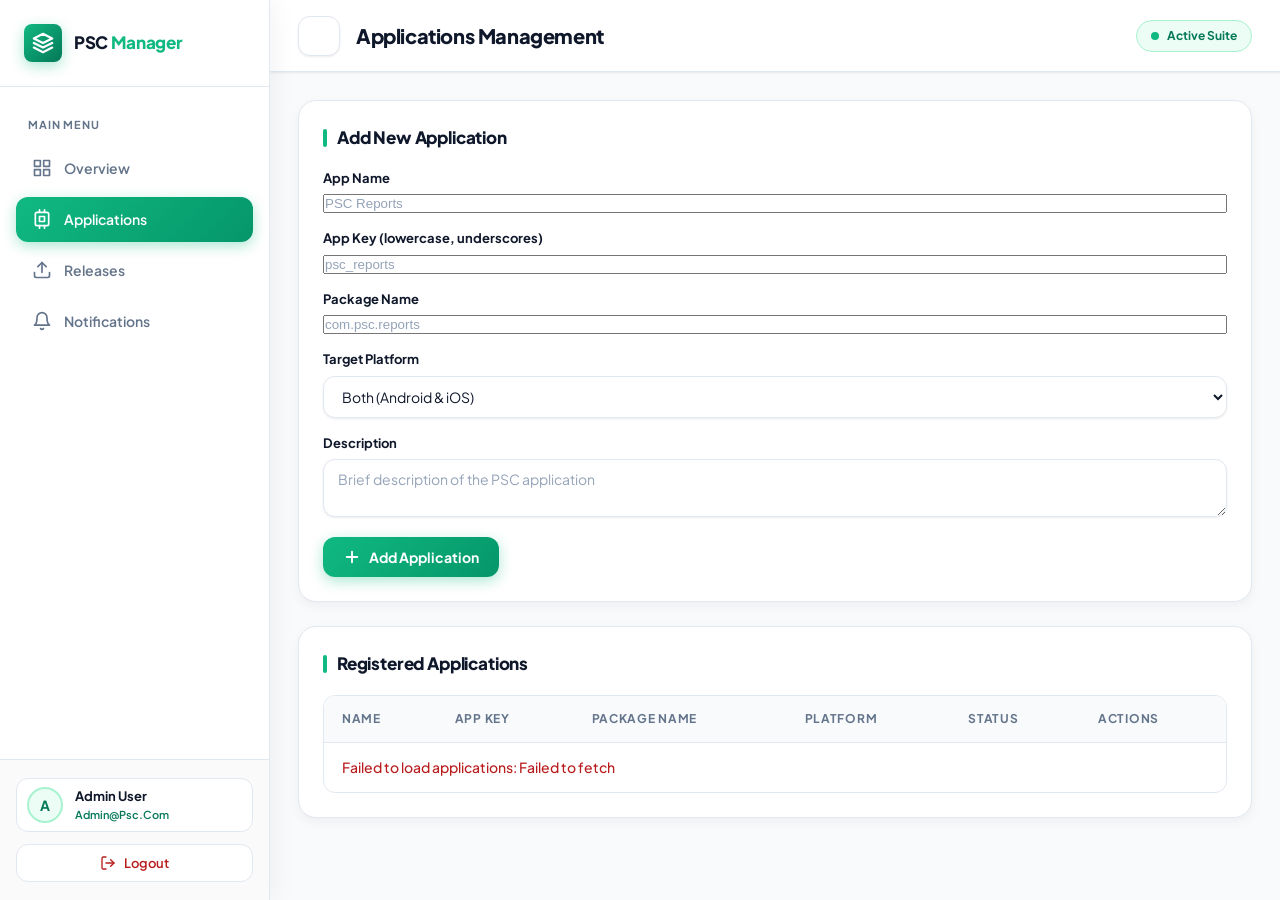
==== admin_dashboard/applications.html @ 93100521 "first commit" ====
<!DOCTYPE html>
<html lang="en">
<head>
<meta charset="UTF-8" />
<meta name="viewport" content="width=device-width, initial-scale=1.0" />
<title>PSC App Update Manager — Applications</title>
<link rel="stylesheet" href="css/style.css" />
</head>
<body>
  <!-- Sidebar Overlay -->
  <div class="sidebar-overlay" id="sidebar-overlay"></div>

  <!-- Slide Menu Sidebar -->
  <aside class="sidebar" id="sidebar">
    <div class="sidebar-header">
      <a href="index.html" class="brand">
        <div class="brand-icon">
          <svg width="22" height="22" viewBox="0 0 24 24" fill="none" stroke="currentColor" stroke-width="2.5" stroke-linecap="round" stroke-linejoin="round"><path d="M12 2L2 7l10 5 10-5-10-5z"/><path d="M2 17l10 5 10-5"/><path d="M2 12l10 5 10-5"/></svg>
        </div>
        <div class="brand-text">PSC <span>Manager</span></div>
      </a>
      <button class="close-btn" id="close-sidebar" aria-label="Close menu">
        <svg width="20" height="20" viewBox="0 0 24 24" fill="none" stroke="currentColor" stroke-width="2" stroke-linecap="round" stroke-linejoin="round"><line x1="18" y1="6" x2="6" y2="18"/><line x1="6" y1="6" x2="18" y2="18"/></svg>
      </button>
    </div>

    <nav class="sidebar-nav">
      <div class="nav-section-title">Main Menu</div>
      
      <a href="index.html" class="nav-item">
        <svg viewBox="0 0 24 24" fill="none" stroke="currentColor" stroke-width="2" stroke-linecap="round" stroke-linejoin="round"><rect x="3" y="3" width="7" height="7"/><rect x="14" y="3" width="7" height="7"/><rect x="14" y="14" width="7" height="7"/><rect x="3" y="14" width="7" height="7"/></svg>
        <span>Overview</span>
      </a>

      <a href="applications.html" class="nav-item active">
        <svg viewBox="0 0 24 24" fill="none" stroke="currentColor" stroke-width="2" stroke-linecap="round" stroke-linejoin="round"><rect x="4" y="4" width="16" height="16" rx="2" ry="2"/><rect x="9" y="9" width="6" height="6"/><line x1="9" y1="1" x2="9" y2="4"/><line x1="15" y1="1" x2="15" y2="4"/><line x1="9" y1="20" x2="9" y2="23"/><line x1="15" y1="20" x2="15" y2="23"/></svg>
        <span>Applications</span>
      </a>

      <a href="releases.html" class="nav-item">
        <svg viewBox="0 0 24 24" fill="none" stroke="currentColor" stroke-width="2" stroke-linecap="round" stroke-linejoin="round"><path d="M21 15v4a2 2 0 0 1-2 2H5a2 2 0 0 1-2-2v-4"/><polyline points="17 8 12 3 7 8"/><line x1="12" y1="3" x2="12" y2="15"/></svg>
        <span>Releases</span>
      </a>

      <a href="notifications.html" class="nav-item">
        <svg viewBox="0 0 24 24" fill="none" stroke="currentColor" stroke-width="2" stroke-linecap="round" stroke-linejoin="round"><path d="M18 8A6 6 0 0 0 6 8c0 7-3 9-3 9h18s-3-2-3-9"/><path d="M13.73 21a2 2 0 0 1-3.46 0"/></svg>
        <span>Notifications</span>
      </a>
    </nav>

    <div class="sidebar-footer">
      <div class="user-card">
        <div class="user-avatar" id="sidebar-user-avatar">A</div>
        <div class="user-details">
          <span class="user-name" id="sidebar-user-name">Admin User</span>
          <span class="user-role" id="sidebar-user-email">admin@psc.com</span>
        </div>
      </div>
      <button id="logout" class="logout-btn">
        <svg width="16" height="16" viewBox="0 0 24 24" fill="none" stroke="currentColor" stroke-width="2" stroke-linecap="round" stroke-linejoin="round"><path d="M9 21H5a2 2 0 0 1-2-2V5a2 2 0 0 1 2-2h4"/><polyline points="16 17 21 12 16 7"/><line x1="21" y1="12" x2="9" y2="12"/></svg>
        Logout
      </button>
    </div>
  </aside>

  <!-- App Wrapper -->
  <div class="app-wrapper">
    <!-- Topbar Header -->
    <header class="topbar">
      <div class="topbar-left">
        <button class="menu-toggle" id="menu-toggle" aria-label="Toggle navigation drawer">
          <svg width="20" height="20" viewBox="0 0 24 24" fill="none" stroke="currentColor" stroke-width="2.5" stroke-linecap="round" stroke-linejoin="round"><line x1="3" y1="12" x2="21" y2="12"/><line x1="3" y1="6" x2="21" y2="6"/><line x1="3" y1="18" x2="21" y2="18"/></svg>
        </button>
        <div class="page-header">
          <h1>Applications Management</h1>
        </div>
      </div>

      <div class="topbar-right">
        <div class="system-status">
          <span class="pulse-dot"></span> Active Suite
        </div>
      </div>
    </header>

    <!-- Main Content -->
    <main>
      <div class="card">
        <h3>Add New Application</h3>
        <form id="add-app-form">
          <div class="form-group">
            <label for="name">App Name</label>
            <input id="name" required placeholder="PSC Reports" />
          </div>

          <div class="form-group">
            <label for="app_key">App Key (lowercase, underscores)</label>
            <input id="app_key" required placeholder="psc_reports" />
          </div>

          <div class="form-group">
            <label for="package_name">Package Name</label>
            <input id="package_name" required placeholder="com.psc.reports" />
          </div>

          <div class="form-group">
            <label for="platform">Target Platform</label>
            <select id="platform">
              <option value="both">Both (Android & iOS)</option>
              <option value="android">Android</option>
              <option value="ios">iOS</option>
            </select>
          </div>

          <div class="form-group">
            <label for="description">Description</label>
            <textarea id="description" rows="2" placeholder="Brief description of the PSC application"></textarea>
          </div>

          <div class="error" id="error" style="display:none"></div>
          
          <div style="margin-top: 4px;">
            <button class="primary" type="submit">
              <svg width="18" height="18" viewBox="0 0 24 24" fill="none" stroke="currentColor" stroke-width="2.5" stroke-linecap="round" stroke-linejoin="round"><line x1="12" y1="5" x2="12" y2="19"/><line x1="5" y1="12" x2="19" y2="12"/></svg>
              Add Application
            </button>
          </div>
        </form>
      </div>

      <div class="card">
        <h3>Registered Applications</h3>
        <div class="table-wrapper">
          <table>
            <thead>
              <tr>
                <th>Name</th>
                <th>App Key</th>
                <th>Package Name</th>
                <th>Platform</th>
                <th>Status</th>
                <th>Actions</th>
              </tr>
            </thead>
            <tbody id="apps-table">
              <tr><td colspan="6" style="text-align:center; padding: 24px;">Loading applications…</td></tr>
            </tbody>
          </table>
        </div>
      </div>
    </main>
  </div>

  <script src="js/api.js"></script>
  <script src="js/ui.js"></script>
  <script src="js/apps.js"></script>
</body>
</html>
---- admin_dashboard/css/style.css ----
@import url('https://fonts.googleapis.com/css2?family=Plus+Jakarta+Sans:wght@400;500;600;700;800&display=swap');

:root {
  --primary: #10b981;
  --primary-hover: #059669;
  --primary-dark: #047857;
  --primary-light: #ecfdf5;
  --primary-border: #a7f3d0;
  
  --bg-page: #f8fafc;
  --bg-card: #ffffff;
  --bg-sidebar: #ffffff;
  
  --border-color: #e2e8f0;
  --border-focus: #10b981;
  
  --text-heading: #0f172a;
  --text-body: #334155;
  --text-muted: #64748b;
  
  --badge-green-bg: #dcfce7;
  --badge-green-text: #15803d;
  --badge-yellow-bg: #fef9c3;
  --badge-yellow-text: #a16207;
  --badge-red-bg: #fee2e2;
  --badge-red-text: #b91c1c;

  --shadow-sm: 0 1px 3px rgba(0, 0, 0, 0.05), 0 1px 2px rgba(0, 0, 0, 0.03);
  --shadow-md: 0 4px 12px rgba(0, 0, 0, 0.05);
  --shadow-lg: 0 12px 32px -4px rgba(16, 185, 129, 0.12), 0 4px 8px -2px rgba(0, 0, 0, 0.04);
  --shadow-green: 0 4px 14px rgba(16, 185, 129, 0.35);

  --radius-sm: 8px;
  --radius-md: 12px;
  --radius-lg: 18px;

  --transition-fast: 0.15s cubic-bezier(0.4, 0, 0.2, 1);
  --transition-normal: 0.25s cubic-bezier(0.4, 0, 0.2, 1);
  --transition-slide: 0.35s cubic-bezier(0.16, 1, 0.3, 1);
  
  font-family: 'Plus Jakarta Sans', system-ui, -apple-system, sans-serif;
}

* {
  box-sizing: border-box;
  margin: 0;
  padding: 0;
}

body {
  background-color: var(--bg-page);
  color: var(--text-body);
  font-size: 14px;
  line-height: 1.5;
  min-height: 100vh;
  -webkit-font-smoothing: antialiased;
}

/* --- Slide Menu Sidebar & Overlay --- */

.sidebar-overlay {
  position: fixed;
  inset: 0;
  background: rgba(15, 23, 42, 0.4);
  backdrop-filter: blur(4px);
  z-index: 999;
  opacity: 0;
  pointer-events: none;
  transition: opacity var(--transition-normal);
}

.sidebar-overlay.open {
  opacity: 1;
  pointer-events: auto;
}

.sidebar {
  position: fixed;
  top: 0;
  left: 0;
  bottom: 0;
  width: 270px;
  background: var(--bg-sidebar);
  border-right: 1px solid var(--border-color);
  z-index: 1000;
  display: flex;
  flex-direction: column;
  transform: translateX(-100%);
  transition: transform var(--transition-slide);
  box-shadow: 4px 0 24px rgba(0, 0, 0, 0.05);
}

.sidebar.open {
  transform: translateX(0);
}

/* Sidebar Brand Header */
.sidebar-header {
  padding: 24px;
  display: flex;
  align-items: center;
  justify-content: space-between;
  border-bottom: 1px solid var(--border-color);
}

.brand {
  display: flex;
  align-items: center;
  gap: 12px;
  text-decoration: none;
}

.brand-icon {
  width: 38px;
  height: 38px;
  border-radius: var(--radius-sm);
  background: linear-gradient(135deg, var(--primary) 0%, var(--primary-dark) 100%);
  display: flex;
  align-items: center;
  justify-content: center;
  color: #ffffff;
  box-shadow: var(--shadow-green);
}

.brand-text {
  font-size: 17px;
  font-weight: 800;
  color: var(--text-heading);
  letter-spacing: -0.02em;
}

.brand-text span {
  color: var(--primary);
}

.close-btn {
  background: none;
  border: none;
  color: var(--text-muted);
  cursor: pointer;
  padding: 6px;
  border-radius: 6px;
  display: flex;
  align-items: center;
  justify-content: center;
  transition: all var(--transition-fast);
}

.close-btn:hover {
  background: var(--primary-light);
  color: var(--primary-dark);
}

/* Sidebar Navigation */
.sidebar-nav {
  padding: 20px 16px;
  flex: 1;
  display: flex;
  flex-direction: column;
  gap: 6px;
  overflow-y: auto;
}

.nav-section-title {
  font-size: 11px;
  font-weight: 700;
  text-transform: uppercase;
  letter-spacing: 0.08em;
  color: var(--text-muted);
  padding: 10px 12px 6px;
}

.nav-item {
  display: flex;
  align-items: center;
  gap: 12px;
  padding: 12px 16px;
  color: var(--text-muted);
  text-decoration: none;
  font-weight: 600;
  font-size: 14px;
  border-radius: var(--radius-md);
  transition: all var(--transition-fast);
  position: relative;
}

.nav-item svg {
  width: 20px;
  height: 20px;
  transition: stroke var(--transition-fast);
}

.nav-item:hover {
  background: var(--primary-light);
  color: var(--primary-dark);
  transform: translateX(4px);
}

.nav-item.active {
  background: linear-gradient(135deg, var(--primary) 0%, var(--primary-hover) 100%);
  color: #ffffff;
  box-shadow: var(--shadow-green);
}

.nav-item.active svg {
  stroke: #ffffff;
}

/* Sidebar User Footer */
.sidebar-footer {
  padding: 18px 16px;
  border-top: 1px solid var(--border-color);
  background: #fafafa;
  display: flex;
  flex-direction: column;
  gap: 12px;
}

.user-card {
  display: flex;
  align-items: center;
  gap: 12px;
  padding: 8px 10px;
  border-radius: var(--radius-md);
  background: #ffffff;
  border: 1px solid var(--border-color);
}

.user-avatar {
  width: 36px;
  height: 36px;
  border-radius: 50%;
  background: var(--primary-light);
  color: var(--primary-dark);
  font-weight: 700;
  display: flex;
  align-items: center;
  justify-content: center;
  border: 2px solid var(--primary-border);
  font-size: 14px;
}

.user-details {
  display: flex;
  flex-direction: column;
  overflow: hidden;
}

.user-name {
  font-weight: 700;
  color: var(--text-heading);
  font-size: 13px;
  white-space: nowrap;
  text-overflow: ellipsis;
  overflow: hidden;
}

.user-role {
  font-size: 11px;
  color: var(--primary-dark);
  font-weight: 600;
  text-transform: capitalize;
}

.logout-btn {
  display: flex;
  align-items: center;
  justify-content: center;
  gap: 8px;
  width: 100%;
  padding: 10px;
  background: #ffffff;
  border: 1px solid var(--border-color);
  color: var(--badge-red-text);
  font-weight: 600;
  font-size: 13px;
  border-radius: var(--radius-md);
  cursor: pointer;
  transition: all var(--transition-fast);
}

.logout-btn:hover {
  background: var(--badge-red-bg);
  border-color: #fca5a5;
  transform: translateY(-1px);
}

/* --- Layout Main Container & Topbar --- */

.app-wrapper {
  min-height: 100vh;
  display: flex;
  flex-direction: column;
  transition: margin-left var(--transition-slide);
}

/* Responsive layout: Desktop default layout */
@media (min-width: 1024px) {
  .sidebar {
    transform: translateX(0);
  }
  .sidebar.closed {
    transform: translateX(-100%);
  }
  .app-wrapper {
    margin-left: 270px;
  }
  .app-wrapper.full-width {
    margin-left: 0;
  }
  .close-btn {
    display: none;
  }
  .sidebar-overlay {
    display: none !important;
  }
}

.topbar {
  height: 72px;
  background: #ffffff;
  border-bottom: 1px solid var(--border-color);
  padding: 0 28px;
  display: flex;
  align-items: center;
  justify-content: space-between;
  position: sticky;
  top: 0;
  z-index: 100;
  box-shadow: var(--shadow-sm);
}

.topbar-left {
  display: flex;
  align-items: center;
  gap: 16px;
}

.menu-toggle {
  background: #ffffff;
  border: 1.5px solid var(--border-color);
  color: var(--text-heading);
  width: 40px;
  height: 40px;
  border-radius: var(--radius-md);
  display: flex;
  align-items: center;
  justify-content: center;
  cursor: pointer;
  transition: all var(--transition-fast);
  box-shadow: var(--shadow-sm);
}

.menu-toggle:hover {
  background: var(--primary-light);
  border-color: var(--primary-border);
  color: var(--primary-dark);
  transform: scale(1.03);
}

.page-header h1 {
  font-size: 20px;
  font-weight: 800;
  color: var(--text-heading);
  letter-spacing: -0.02em;
}

.topbar-right {
  display: flex;
  align-items: center;
  gap: 16px;
}

.system-status {
  display: flex;
  align-items: center;
  gap: 8px;
  padding: 6px 14px;
  background: var(--primary-light);
  border: 1px solid var(--primary-border);
  border-radius: 999px;
  color: var(--primary-dark);
  font-size: 12px;
  font-weight: 700;
}

.pulse-dot {
  width: 8px;
  height: 8px;
  border-radius: 50%;
  background-color: var(--primary);
  box-shadow: 0 0 0 0 rgba(16, 185, 129, 0.7);
  animation: pulseDot 2s infinite;
}

@keyframes pulseDot {
  0% {
    transform: scale(0.95);
    box-shadow: 0 0 0 0 rgba(16, 185, 129, 0.7);
  }
  70% {
    transform: scale(1);
    box-shadow: 0 0 0 8px rgba(16, 185, 129, 0);
  }
  100% {
    transform: scale(0.95);
    box-shadow: 0 0 0 0 rgba(16, 185, 129, 0);
  }
}

/* --- Main Content Area --- */

main {
  flex: 1;
  padding: 28px;
  max-width: 1240px;
  width: 100%;
  margin: 0 auto;
  animation: fadeInUp 0.4s cubic-bezier(0.16, 1, 0.3, 1);
}

@keyframes fadeInUp {
  from {
    opacity: 0;
    transform: translateY(14px);
  }
  to {
    opacity: 1;
    transform: translateY(0);
  }
}

/* --- Cards & Stats Grid --- */

.card {
  background: var(--bg-card);
  border: 1px solid var(--border-color);
  border-radius: var(--radius-lg);
  padding: 24px;
  margin-bottom: 24px;
  box-shadow: var(--shadow-md);
  transition: all var(--transition-normal);
}

.card:hover {
  box-shadow: var(--shadow-lg);
  border-color: var(--primary-border);
}

.card h3 {
  font-size: 17px;
  font-weight: 800;
  color: var(--text-heading);
  margin-bottom: 18px;
  display: flex;
  align-items: center;
  gap: 10px;
  letter-spacing: -0.01em;
}

.card h3::before {
  content: '';
  display: inline-block;
  width: 4px;
  height: 18px;
  background: var(--primary);
  border-radius: 4px;
}

.grid {
  display: grid;
  grid-template-columns: repeat(auto-fit, minmax(230px, 1fr));
  gap: 20px;
  margin-bottom: 24px;
}

.stat-card {
  background: var(--bg-card);
  border: 1px solid var(--border-color);
  border-radius: var(--radius-lg);
  padding: 20px;
  display: flex;
  align-items: center;
  gap: 16px;
  box-shadow: var(--shadow-md);
  transition: all var(--transition-normal);
  position: relative;
  overflow: hidden;
}

.stat-card:hover {
  transform: translateY(-3px);
  box-shadow: var(--shadow-lg);
  border-color: var(--primary-border);
}

.stat-card::after {
  content: '';
  position: absolute;
  top: 0;
  left: 0;
  right: 0;
  height: 3px;
  background: linear-gradient(90deg, var(--primary) 0%, var(--primary-dark) 100%);
  opacity: 0;
  transition: opacity var(--transition-fast);
}

.stat-card:hover::after {
  opacity: 1;
}

.stat-icon {
  width: 48px;
  height: 48px;
  border-radius: var(--radius-md);
  background: var(--primary-light);
  color: var(--primary-dark);
  display: flex;
  align-items: center;
  justify-content: center;
  flex-shrink: 0;
}

.stat-info {
  display: flex;
  flex-direction: column;
}

.stat-value {
  font-size: 28px;
  font-weight: 800;
  color: var(--text-heading);
  line-height: 1.1;
  letter-spacing: -0.02em;
}

.stat-label {
  font-size: 12px;
  font-weight: 700;
  color: var(--text-muted);
  text-transform: uppercase;
  letter-spacing: 0.05em;
  margin-top: 4px;
}

/* --- Tables & Badges --- */

.table-wrapper {
  overflow-x: auto;
  border-radius: var(--radius-md);
  border: 1px solid var(--border-color);
}

table {
  width: 100%;
  border-collapse: collapse;
  text-align: left;
  font-size: 14px;
}

th {
  background: #f8fafc;
  color: var(--text-muted);
  font-weight: 700;
  font-size: 12px;
  text-transform: uppercase;
  letter-spacing: 0.06em;
  padding: 14px 18px;
  border-bottom: 1px solid var(--border-color);
}

td {
  padding: 14px 18px;
  border-bottom: 1px solid var(--border-color);
  color: var(--text-body);
  font-weight: 500;
}

tbody tr {
  transition: background-color var(--transition-fast);
}

tbody tr:hover {
  background-color: var(--primary-light);
}

tbody tr:last-child td {
  border-bottom: none;
}

code {
  background: #f1f5f9;
  color: var(--primary-dark);
  padding: 3px 8px;
  border-radius: 6px;
  font-family: ui-monospace, SFMono-Regular, Menlo, Monaco, Consolas, monospace;
  font-size: 12px;
  font-weight: 600;
  border: 1px solid var(--border-color);
}

.badge {
  display: inline-flex;
  align-items: center;
  gap: 6px;
  padding: 4px 10px;
  border-radius: 999px;
  font-size: 12px;
  font-weight: 700;
}

.badge.current, .badge.active, .badge.sent, .badge.published {
  background: var(--badge-green-bg);
  color: var(--badge-green-text);
}

.badge.update, .badge.draft {
  background: var(--badge-yellow-bg);
  color: var(--badge-yellow-text);
}

.badge.mandatory, .badge.inactive, .badge.failed {
  background: var(--badge-red-bg);
  color: var(--badge-red-text);
}

/* --- Forms & Buttons --- */

form {
  display: flex;
  flex-direction: column;
  gap: 16px;
}

.form-group {
  display: flex;
  flex-direction: column;
  gap: 6px;
}

label {
  font-size: 13px;
  font-weight: 700;
  color: var(--text-heading);
  display: flex;
  align-items: center;
  gap: 6px;
}

input[type="text"],
input[type="email"],
input[type="password"],
input[type="number"],
select,
textarea {
  width: 100%;
  font-family: inherit;
  font-size: 14px;
  background: #ffffff;
  border: 1.5px solid var(--border-color);
  color: var(--text-heading);
  border-radius: var(--radius-md);
  padding: 10px 14px;
  transition: all var(--transition-fast);
  box-shadow: var(--shadow-sm);
}

input::placeholder,
textarea::placeholder {
  color: #94a3b8;
}

input:focus,
select:focus,
textarea:focus {
  outline: none;
  border-color: var(--border-focus);
  box-shadow: 0 0 0 4px rgba(16, 185, 129, 0.15);
  background: #ffffff;
}

.checkbox-label {
  display: flex;
  align-items: center;
  gap: 10px;
  cursor: pointer;
  font-weight: 600;
  color: var(--text-heading);
  user-select: none;
}

input[type="checkbox"] {
  width: 18px;
  height: 18px;
  accent-color: var(--primary);
  cursor: pointer;
}

button {
  font-family: inherit;
  font-size: 14px;
  font-weight: 700;
  padding: 11px 20px;
  border-radius: var(--radius-md);
  cursor: pointer;
  transition: all var(--transition-fast);
  display: inline-flex;
  align-items: center;
  justify-content: center;
  gap: 8px;
  border: none;
}

button.primary {
  background: linear-gradient(135deg, var(--primary) 0%, var(--primary-hover) 100%);
  color: #ffffff;
  box-shadow: var(--shadow-green);
}

button.primary:hover {
  background: linear-gradient(135deg, var(--primary-hover) 0%, var(--primary-dark) 100%);
  transform: translateY(-1px);
  box-shadow: 0 6px 20px rgba(16, 185, 129, 0.45);
}

button.primary:active {
  transform: translateY(0);
}

button.secondary {
  background: #ffffff;
  border: 1.5px solid var(--border-color);
  color: var(--text-body);
  box-shadow: var(--shadow-sm);
}

button.secondary:hover {
  background: var(--primary-light);
  border-color: var(--primary-border);
  color: var(--primary-dark);
  transform: translateY(-1px);
}

.error {
  background: var(--badge-red-bg);
  color: var(--badge-red-text);
  border: 1px solid #fca5a5;
  padding: 10px 14px;
  border-radius: var(--radius-md);
  font-size: 13px;
  font-weight: 600;
}

/* --- Login Page --- */

.login-wrap {
  min-height: 100vh;
  display: flex;
  align-items: center;
  justify-content: center;
  background: radial-gradient(circle at top right, #dcfce7 0%, #f8fafc 50%);
  padding: 20px;
}

.login-card {
  width: 100%;
  max-width: 400px;
  background: #ffffff;
  border-radius: var(--radius-lg);
  box-shadow: 0 20px 40px -8px rgba(16, 185, 129, 0.15), 0 4px 12px rgba(0, 0, 0, 0.05);
  border: 1px solid var(--border-color);
  padding: 32px;
  animation: fadeInUp 0.4s ease;
}

.login-header {
  text-align: center;
  margin-bottom: 28px;
}

.login-header .brand-icon {
  margin: 0 auto 16px;
  width: 48px;
  height: 48px;
  font-size: 20px;
}

.login-header h2 {
  font-size: 22px;
  font-weight: 800;
  color: var(--text-heading);
  letter-spacing: -0.02em;
}

.login-header p {
  color: var(--text-muted);
  font-size: 13px;
  margin-top: 4px;
}
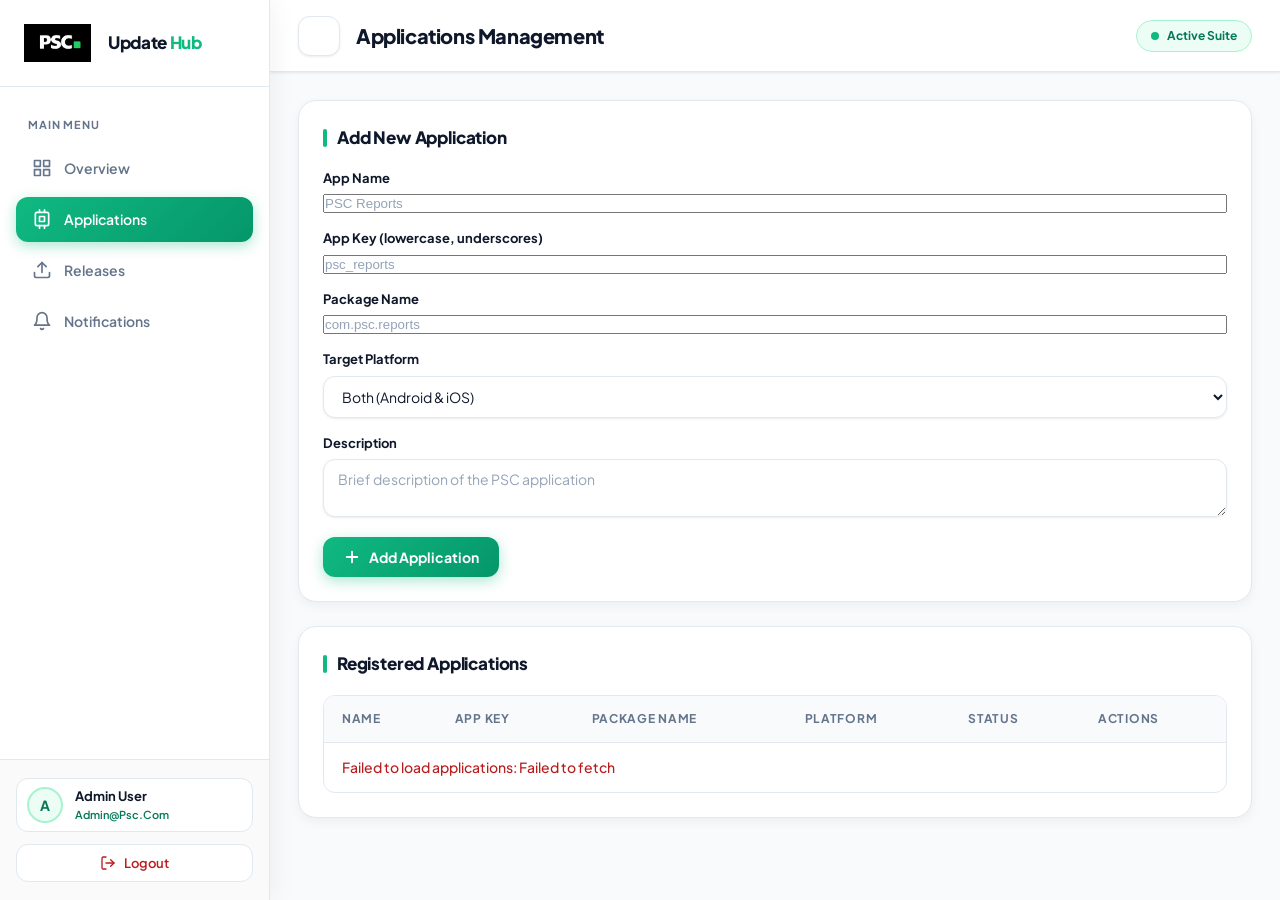
==== commit 60294314: "fix object error" ====
--- a/admin_dashboard/applications.html
+++ b/admin_dashboard/applications.html
@@ -14,10 +14,8 @@
   <aside class="sidebar" id="sidebar">
     <div class="sidebar-header">
       <a href="index.html" class="brand">
-        <div class="brand-icon">
-          <svg width="22" height="22" viewBox="0 0 24 24" fill="none" stroke="currentColor" stroke-width="2.5" stroke-linecap="round" stroke-linejoin="round"><path d="M12 2L2 7l10 5 10-5-10-5z"/><path d="M2 17l10 5 10-5"/><path d="M2 12l10 5 10-5"/></svg>
-        </div>
-        <div class="brand-text">PSC <span>Manager</span></div>
+        <img class="brand-logo" src="assets/psc-logo.png" alt="PSC" />
+        <div class="brand-text">Update <span>Hub</span></div>
       </a>
       <button class="close-btn" id="close-sidebar" aria-label="Close menu">
         <svg width="20" height="20" viewBox="0 0 24 24" fill="none" stroke="currentColor" stroke-width="2" stroke-linecap="round" stroke-linejoin="round"><line x1="18" y1="6" x2="6" y2="18"/><line x1="6" y1="6" x2="18" y2="18"/></svg>
--- a/admin_dashboard/css/style.css
+++ b/admin_dashboard/css/style.css
@@ -122,6 +122,14 @@
   box-shadow: var(--shadow-green);
 }
 
+.brand-logo {
+  display: block;
+  width: 72px;
+  height: 38px;
+  object-fit: contain;
+  object-position: left center;
+}
+
 .brand-text {
   font-size: 17px;
   font-weight: 800;
@@ -419,6 +427,39 @@
   animation: fadeInUp 0.4s cubic-bezier(0.16, 1, 0.3, 1);
 }
 
+.dashboard-hero {
+  position: relative;
+  overflow: hidden;
+  display: flex;
+  align-items: center;
+  justify-content: space-between;
+  gap: 24px;
+  padding: 30px 32px;
+  margin-bottom: 24px;
+  color: #fff;
+  border-radius: 20px;
+  background: radial-gradient(circle at 88% 10%, rgba(52, 211, 153, .36), transparent 28%), linear-gradient(120deg, #071a15, #0b3b2c 72%, #087453);
+  box-shadow: 0 18px 38px rgba(5, 81, 57, .2);
+}
+
+.dashboard-hero::after {
+  content: '';
+  position: absolute;
+  width: 180px;
+  height: 180px;
+  right: -56px;
+  bottom: -88px;
+  border: 28px solid rgba(255, 255, 255, .08);
+  border-radius: 50%;
+}
+
+.dashboard-hero > * { position: relative; z-index: 1; }
+.eyebrow { margin-bottom: 8px; color: #6ee7b7; font-size: 11px; font-weight: 800; letter-spacing: .13em; text-transform: uppercase; }
+.dashboard-hero h2 { max-width: 580px; font-size: clamp(24px, 3vw, 32px); line-height: 1.15; letter-spacing: -.035em; }
+.dashboard-hero p:not(.eyebrow) { max-width: 620px; margin-top: 9px; color: #c8eadc; }
+.hero-action { display: inline-flex; flex-shrink: 0; gap: 10px; align-items: center; padding: 12px 16px; border-radius: 10px; background: #fff; color: #075a42; font-weight: 800; text-decoration: none; box-shadow: 0 4px 12px rgba(0,0,0,.13); transition: transform var(--transition-fast); }
+.hero-action:hover { transform: translateY(-2px); }
+
 @keyframes fadeInUp {
   from {
     opacity: 0;
@@ -487,6 +528,10 @@
   position: relative;
   overflow: hidden;
 }
+
+.field-optional { color: var(--text-muted); font-size: 11px; font-weight: 600; }
+.field-hint { margin-top: 6px; color: var(--text-muted); font-size: 12px; }
+.success { margin-top: 16px; padding: 11px 13px; border: 1px solid var(--primary-border); border-radius: var(--radius-sm); background: var(--primary-light); color: var(--primary-dark); font-weight: 600; }
 
 .stat-card:hover {
   transform: translateY(-3px);
@@ -786,6 +831,13 @@
   font-size: 20px;
 }
 
+.login-logo { display: block; width: 142px; height: 58px; margin: 0 auto 16px; object-fit: contain; }
+
+@media (max-width: 640px) {
+  .dashboard-hero { align-items: flex-start; flex-direction: column; padding: 26px 24px; }
+  .hero-action { width: 100%; justify-content: center; }
+}
+
 .login-header h2 {
   font-size: 22px;
   font-weight: 800;
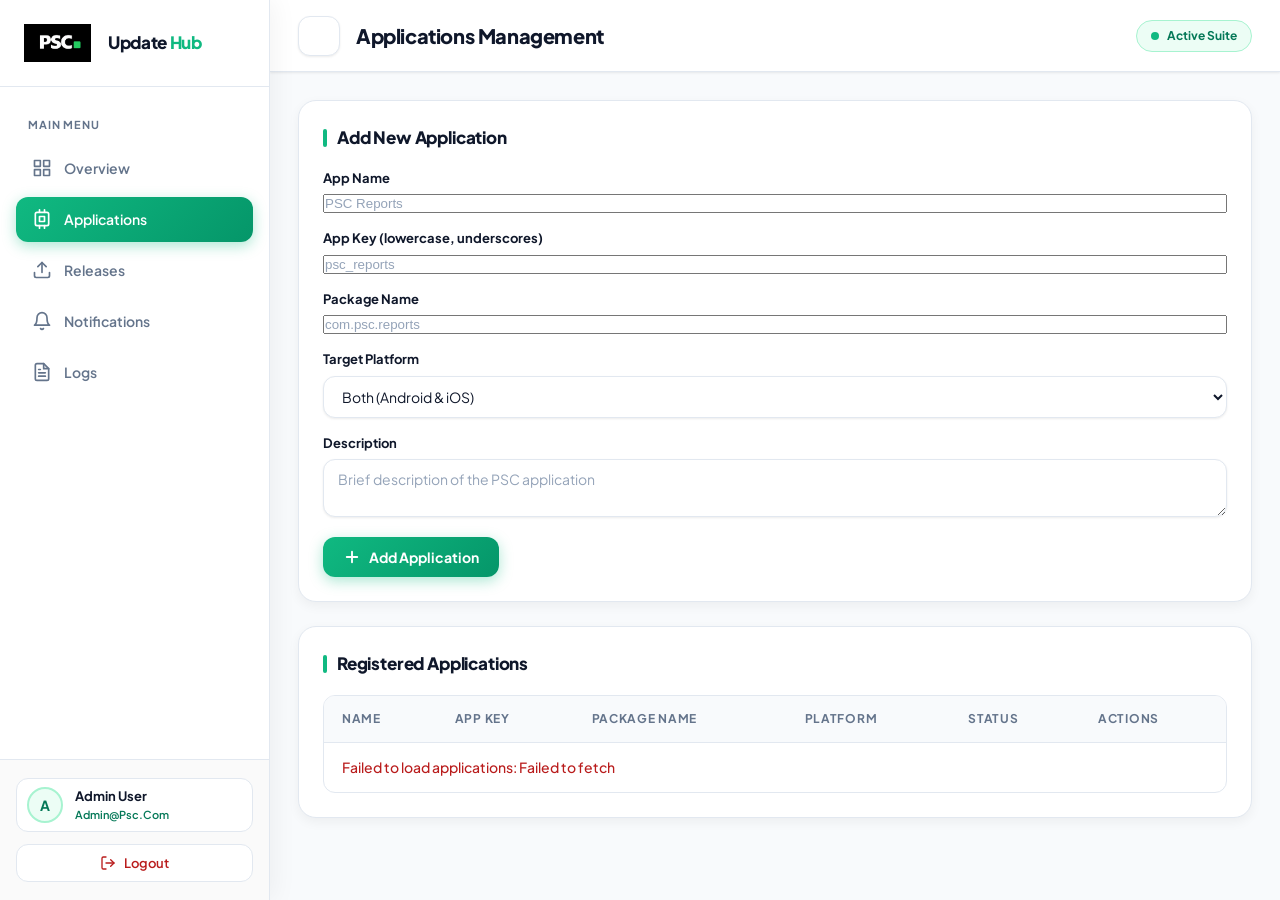
==== commit 10c382fb: "notifications" ====
--- a/admin_dashboard/applications.html
+++ b/admin_dashboard/applications.html
@@ -43,6 +43,11 @@
       <a href="notifications.html" class="nav-item">
         <svg viewBox="0 0 24 24" fill="none" stroke="currentColor" stroke-width="2" stroke-linecap="round" stroke-linejoin="round"><path d="M18 8A6 6 0 0 0 6 8c0 7-3 9-3 9h18s-3-2-3-9"/><path d="M13.73 21a2 2 0 0 1-3.46 0"/></svg>
         <span>Notifications</span>
+      </a>
+
+      <a href="logs.html" class="nav-item">
+        <svg viewBox="0 0 24 24" fill="none" stroke="currentColor" stroke-width="2" stroke-linecap="round" stroke-linejoin="round"><path d="M14 2H6a2 2 0 0 0-2 2v16a2 2 0 0 0 2 2h12a2 2 0 0 0 2-2V8z"/><polyline points="14 2 14 8 20 8"/><line x1="16" y1="13" x2="8" y2="13"/><line x1="16" y1="17" x2="8" y2="17"/><polyline points="10 9 9 9 8 9"/></svg>
+        <span>Logs</span>
       </a>
     </nav>
 
--- a/admin_dashboard/css/style.css
+++ b/admin_dashboard/css/style.css
@@ -508,6 +508,22 @@
   border-radius: 4px;
 }
 
+.release-card-heading { display: flex; align-items: flex-start; justify-content: space-between; gap: 24px; margin-bottom: 24px; padding-bottom: 22px; border-bottom: 1px solid var(--border-color); }
+.release-card-heading .eyebrow { margin-bottom: 6px; }
+.release-card-heading h3 { margin-bottom: 8px; }
+.release-card-heading h3::before { display: none; }
+.release-card-heading p:not(.eyebrow) { max-width: 610px; color: var(--text-muted); }
+.version-guide { min-width: 255px; padding: 14px 16px; border: 1px solid var(--primary-border); border-radius: var(--radius-md); background: linear-gradient(135deg, #f0fdf4, #ecfdf5); color: var(--primary-dark); }
+.version-guide strong, .version-guide span, .version-guide small { display: block; }
+.version-guide strong { margin-bottom: 6px; font-size: 12px; text-transform: uppercase; letter-spacing: .06em; }
+.version-guide span { margin-bottom: 5px; }
+.version-guide small { color: #287459; font-size: 11px; line-height: 1.45; }
+.release-form { max-width: 980px; }
+.release-grid { display: grid; grid-template-columns: repeat(2, minmax(0, 1fr)); gap: 16px; }
+.release-grid-four { grid-template-columns: repeat(4, minmax(0, 1fr)); }
+.release-validation { display: flex; flex-wrap: wrap; gap: 8px 16px; margin: 2px 0 20px; padding: 11px 13px; border-left: 3px solid var(--primary); border-radius: 0 var(--radius-sm) var(--radius-sm) 0; background: #f8fffb; color: var(--primary-dark); font-size: 12px; font-weight: 600; }
+.release-validation span + span::before { content: '•'; margin-right: 16px; color: var(--primary); }
+
 .grid {
   display: grid;
   grid-template-columns: repeat(auto-fit, minmax(230px, 1fr));
@@ -532,6 +548,9 @@
 .field-optional { color: var(--text-muted); font-size: 11px; font-weight: 600; }
 .field-hint { margin-top: 6px; color: var(--text-muted); font-size: 12px; }
 .success { margin-top: 16px; padding: 11px 13px; border: 1px solid var(--primary-border); border-radius: var(--radius-sm); background: var(--primary-light); color: var(--primary-dark); font-weight: 600; }
+
+@media (max-width: 920px) { .release-grid-four { grid-template-columns: repeat(2, minmax(0, 1fr)); } }
+@media (max-width: 640px) { .release-card-heading { flex-direction: column; } .version-guide { width: 100%; } .release-grid, .release-grid-four { grid-template-columns: 1fr; } }
 
 .stat-card:hover {
   transform: translateY(-3px);
@@ -697,6 +716,7 @@
 input[type="email"],
 input[type="password"],
 input[type="number"],
+input[type="url"],
 select,
 textarea {
   width: 100%;
@@ -769,6 +789,28 @@
   box-shadow: 0 6px 20px rgba(16, 185, 129, 0.45);
 }
 
+button.secondary { background: #fff; border: 1px solid var(--border-color); color: var(--text-body); }
+button.secondary:hover { background: #f8fafc; border-color: #cbd5e1; }
+button.danger { background: var(--badge-red-bg); border: 1px solid #fecaca; color: var(--badge-red-text); }
+button.danger:hover { background: #fecaca; }
+button:disabled { cursor: not-allowed; opacity: .65; transform: none !important; }
+
+.release-actions { display: flex; flex-wrap: wrap; gap: 7px; }
+.action-button { padding: 7px 10px; font-size: 12px; }
+.verification-dialog { width: min(660px, calc(100vw - 32px)); max-height: min(90vh, 780px); margin: auto; padding: 0; overflow-y: auto; border: 0; border-radius: 18px; color: var(--text-body); background: #fff; box-shadow: 0 24px 70px rgba(15, 23, 42, .28); }
+.verification-dialog::backdrop { background: rgba(15, 23, 42, .58); backdrop-filter: blur(4px); }
+.verification-dialog form { gap: 18px; padding: 26px; }
+.dialog-header { display: flex; justify-content: space-between; gap: 18px; align-items: flex-start; }
+.dialog-header .eyebrow { margin-bottom: 5px; }
+.dialog-header h2 { color: var(--text-heading); font-size: 21px; letter-spacing: -.02em; }
+.dialog-close { width: 34px; height: 34px; padding: 0; border-radius: 50%; background: #f1f5f9; color: var(--text-muted); font-size: 24px; line-height: 1; }
+.dialog-description { margin-top: -8px; color: var(--text-muted); }
+.verification-callout { padding: 12px 14px; border: 1px solid var(--primary-border); border-radius: var(--radius-sm); background: var(--primary-light); color: var(--primary-dark); font-size: 13px; }
+.dialog-divider { height: 1px; margin: 2px 0; background: var(--border-color); }
+#edit-release-fields { display: flex; flex-direction: column; gap: 16px; }
+#edit-release-fields h3 { color: var(--text-heading); font-size: 15px; }
+.dialog-actions { display: flex; justify-content: flex-end; gap: 10px; padding-top: 4px; }
+
 button.primary:active {
   transform: translateY(0);
 }
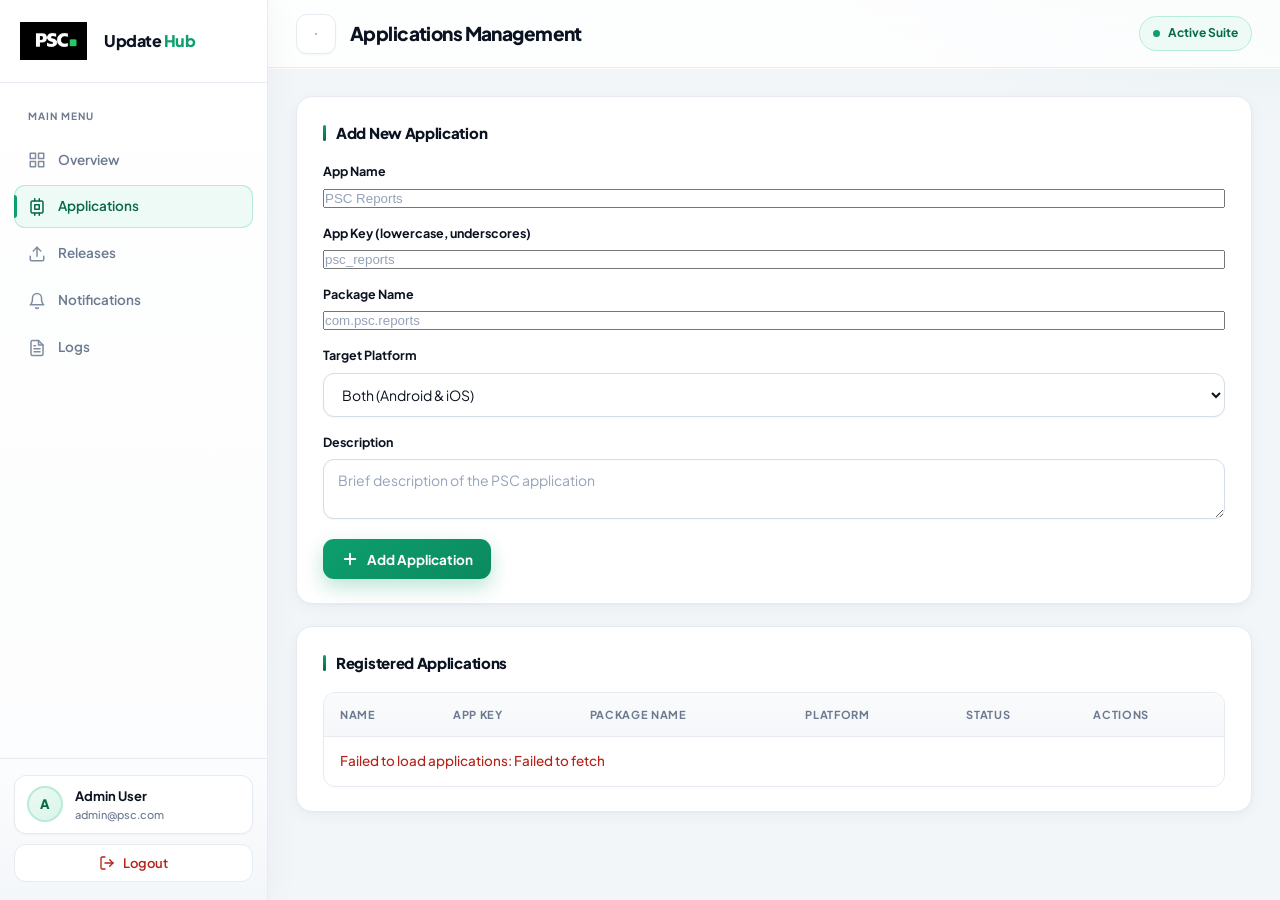
==== commit 268774c3: "503 errorfix" ====
--- a/admin_dashboard/applications.html
+++ b/admin_dashboard/applications.html
@@ -4,7 +4,7 @@
 <meta charset="UTF-8" />
 <meta name="viewport" content="width=device-width, initial-scale=1.0" />
 <title>PSC App Update Manager — Applications</title>
-<link rel="stylesheet" href="css/style.css" />
+<link rel="stylesheet" href="css/style.css?v=3" />
 </head>
 <body>
   <!-- Sidebar Overlay -->
@@ -154,7 +154,7 @@
     </main>
   </div>
 
-  <script src="js/api.js"></script>
+  <script src="js/api.js?v=2"></script>
   <script src="js/ui.js"></script>
   <script src="js/apps.js"></script>
 </body>
--- a/admin_dashboard/css/style.css
+++ b/admin_dashboard/css/style.css
@@ -1,43 +1,51 @@
 @import url('https://fonts.googleapis.com/css2?family=Plus+Jakarta+Sans:wght@400;500;600;700;800&display=swap');
 
 :root {
-  --primary: #10b981;
-  --primary-hover: #059669;
-  --primary-dark: #047857;
-  --primary-light: #ecfdf5;
-  --primary-border: #a7f3d0;
-  
-  --bg-page: #f8fafc;
+  --primary: #0d9f6e;
+  --primary-hover: #0b8a5f;
+  --primary-dark: #066a48;
+  --primary-light: #edfaf5;
+  --primary-border: #b7ecd7;
+  --primary-soft: rgba(13, 159, 110, 0.08);
+
+  --bg-page: #f3f6f9;
   --bg-card: #ffffff;
   --bg-sidebar: #ffffff;
-  
-  --border-color: #e2e8f0;
-  --border-focus: #10b981;
-  
-  --text-heading: #0f172a;
-  --text-body: #334155;
-  --text-muted: #64748b;
-  
-  --badge-green-bg: #dcfce7;
-  --badge-green-text: #15803d;
-  --badge-yellow-bg: #fef9c3;
-  --badge-yellow-text: #a16207;
-  --badge-red-bg: #fee2e2;
-  --badge-red-text: #b91c1c;
-
-  --shadow-sm: 0 1px 3px rgba(0, 0, 0, 0.05), 0 1px 2px rgba(0, 0, 0, 0.03);
-  --shadow-md: 0 4px 12px rgba(0, 0, 0, 0.05);
-  --shadow-lg: 0 12px 32px -4px rgba(16, 185, 129, 0.12), 0 4px 8px -2px rgba(0, 0, 0, 0.04);
-  --shadow-green: 0 4px 14px rgba(16, 185, 129, 0.35);
+  --bg-muted: #f8fafc;
+
+  --border-color: #e6ebf1;
+  --border-strong: #d5dde7;
+  --border-focus: #0d9f6e;
+
+  --text-heading: #0b1220;
+  --text-body: #3d4b5f;
+  --text-muted: #6b7a90;
+
+  --badge-green-bg: #e8f8f0;
+  --badge-green-text: #0f6b45;
+  --badge-yellow-bg: #fff7e0;
+  --badge-yellow-text: #8a6410;
+  --badge-red-bg: #fef1f1;
+  --badge-red-text: #b42318;
+  --badge-blue-bg: #eef4ff;
+  --badge-blue-text: #2f5bb8;
+
+  --shadow-sm: 0 1px 2px rgba(15, 23, 42, 0.04);
+  --shadow-md: 0 4px 16px rgba(15, 23, 42, 0.04), 0 1px 3px rgba(15, 23, 42, 0.03);
+  --shadow-lg: 0 18px 40px -12px rgba(15, 23, 42, 0.12), 0 6px 14px -6px rgba(15, 23, 42, 0.06);
+  --shadow-green: 0 8px 20px rgba(13, 159, 110, 0.28);
 
   --radius-sm: 8px;
   --radius-md: 12px;
-  --radius-lg: 18px;
+  --radius-lg: 16px;
+  --radius-xl: 22px;
+
+  --sidebar-width: 268px;
 
   --transition-fast: 0.15s cubic-bezier(0.4, 0, 0.2, 1);
   --transition-normal: 0.25s cubic-bezier(0.4, 0, 0.2, 1);
   --transition-slide: 0.35s cubic-bezier(0.16, 1, 0.3, 1);
-  
+
   font-family: 'Plus Jakarta Sans', system-ui, -apple-system, sans-serif;
 }
 
@@ -48,22 +56,25 @@
 }
 
 body {
-  background-color: var(--bg-page);
+  min-height: 100vh;
   color: var(--text-body);
   font-size: 14px;
-  line-height: 1.5;
-  min-height: 100vh;
+  line-height: 1.55;
   -webkit-font-smoothing: antialiased;
-}
-
-/* --- Slide Menu Sidebar & Overlay --- */
+  background:
+    radial-gradient(ellipse 80% 50% at 100% -10%, rgba(13, 159, 110, 0.09), transparent 50%),
+    radial-gradient(ellipse 60% 40% at -5% 30%, rgba(59, 130, 246, 0.05), transparent 45%),
+    var(--bg-page);
+}
+
+/* --- Sidebar --- */
 
 .sidebar-overlay {
   position: fixed;
   inset: 0;
-  background: rgba(15, 23, 42, 0.4);
-  backdrop-filter: blur(4px);
   z-index: 999;
+  background: rgba(11, 18, 32, 0.42);
+  backdrop-filter: blur(6px);
   opacity: 0;
   pointer-events: none;
   transition: opacity var(--transition-normal);
@@ -79,27 +90,26 @@
   top: 0;
   left: 0;
   bottom: 0;
-  width: 270px;
-  background: var(--bg-sidebar);
+  z-index: 1000;
+  display: flex;
+  width: var(--sidebar-width);
+  flex-direction: column;
+  background: linear-gradient(180deg, #ffffff 0%, #fbfcfd 100%);
   border-right: 1px solid var(--border-color);
-  z-index: 1000;
-  display: flex;
-  flex-direction: column;
+  box-shadow: 4px 0 32px rgba(15, 23, 42, 0.04);
   transform: translateX(-100%);
   transition: transform var(--transition-slide);
-  box-shadow: 4px 0 24px rgba(0, 0, 0, 0.05);
 }
 
 .sidebar.open {
   transform: translateX(0);
 }
 
-/* Sidebar Brand Header */
 .sidebar-header {
-  padding: 24px;
   display: flex;
   align-items: center;
   justify-content: space-between;
+  padding: 22px 20px;
   border-bottom: 1px solid var(--border-color);
 }
 
@@ -111,14 +121,14 @@
 }
 
 .brand-icon {
+  display: flex;
   width: 38px;
   height: 38px;
+  align-items: center;
+  justify-content: center;
   border-radius: var(--radius-sm);
-  background: linear-gradient(135deg, var(--primary) 0%, var(--primary-dark) 100%);
-  display: flex;
-  align-items: center;
-  justify-content: center;
-  color: #ffffff;
+  background: linear-gradient(145deg, var(--primary) 0%, var(--primary-dark) 100%);
+  color: #fff;
   box-shadow: var(--shadow-green);
 }
 
@@ -131,10 +141,10 @@
 }
 
 .brand-text {
-  font-size: 17px;
+  color: var(--text-heading);
+  font-size: 16px;
   font-weight: 800;
-  color: var(--text-heading);
-  letter-spacing: -0.02em;
+  letter-spacing: -0.03em;
 }
 
 .brand-text span {
@@ -142,15 +152,15 @@
 }
 
 .close-btn {
+  display: flex;
+  align-items: center;
+  justify-content: center;
+  padding: 7px;
+  border: none;
+  border-radius: 8px;
   background: none;
-  border: none;
   color: var(--text-muted);
   cursor: pointer;
-  padding: 6px;
-  border-radius: 6px;
-  display: flex;
-  align-items: center;
-  justify-content: center;
   transition: all var(--transition-fast);
 }
 
@@ -159,93 +169,110 @@
   color: var(--primary-dark);
 }
 
-/* Sidebar Navigation */
 .sidebar-nav {
-  padding: 20px 16px;
+  display: flex;
   flex: 1;
-  display: flex;
   flex-direction: column;
-  gap: 6px;
+  gap: 4px;
+  padding: 18px 14px;
   overflow-y: auto;
 }
 
 .nav-section-title {
-  font-size: 11px;
+  padding: 8px 14px 10px;
+  color: var(--text-muted);
+  font-size: 10px;
   font-weight: 700;
+  letter-spacing: 0.1em;
   text-transform: uppercase;
-  letter-spacing: 0.08em;
+}
+
+.nav-item {
+  position: relative;
+  display: flex;
+  align-items: center;
+  gap: 12px;
+  padding: 11px 14px;
+  border-radius: 11px;
   color: var(--text-muted);
-  padding: 10px 12px 6px;
-}
-
-.nav-item {
-  display: flex;
-  align-items: center;
-  gap: 12px;
-  padding: 12px 16px;
-  color: var(--text-muted);
+  font-size: 13.5px;
+  font-weight: 600;
   text-decoration: none;
-  font-weight: 600;
-  font-size: 14px;
-  border-radius: var(--radius-md);
   transition: all var(--transition-fast);
-  position: relative;
 }
 
 .nav-item svg {
-  width: 20px;
-  height: 20px;
-  transition: stroke var(--transition-fast);
+  width: 18px;
+  height: 18px;
+  flex-shrink: 0;
+  opacity: 0.85;
+  transition: all var(--transition-fast);
 }
 
 .nav-item:hover {
+  background: var(--primary-soft);
+  color: var(--primary-dark);
+}
+
+.nav-item:hover svg {
+  opacity: 1;
+}
+
+.nav-item.active {
   background: var(--primary-light);
   color: var(--primary-dark);
-  transform: translateX(4px);
-}
-
-.nav-item.active {
-  background: linear-gradient(135deg, var(--primary) 0%, var(--primary-hover) 100%);
-  color: #ffffff;
-  box-shadow: var(--shadow-green);
+  box-shadow: inset 0 0 0 1px var(--primary-border);
+}
+
+.nav-item.active::before {
+  content: '';
+  position: absolute;
+  top: 10px;
+  bottom: 10px;
+  left: 0;
+  width: 3px;
+  border-radius: 0 4px 4px 0;
+  background: var(--primary);
 }
 
 .nav-item.active svg {
-  stroke: #ffffff;
-}
-
-/* Sidebar User Footer */
+  opacity: 1;
+  stroke: var(--primary-dark);
+}
+
 .sidebar-footer {
-  padding: 18px 16px;
+  display: flex;
+  flex-direction: column;
+  gap: 10px;
+  padding: 16px 14px 18px;
   border-top: 1px solid var(--border-color);
-  background: #fafafa;
-  display: flex;
-  flex-direction: column;
+  background: linear-gradient(180deg, transparent, rgba(243, 246, 249, 0.9));
+}
+
+.user-card {
+  display: flex;
+  align-items: center;
   gap: 12px;
-}
-
-.user-card {
-  display: flex;
-  align-items: center;
-  gap: 12px;
-  padding: 8px 10px;
+  padding: 10px 12px;
+  border: 1px solid var(--border-color);
   border-radius: var(--radius-md);
-  background: #ffffff;
-  border: 1px solid var(--border-color);
+  background: #fff;
+  box-shadow: var(--shadow-sm);
 }
 
 .user-avatar {
+  display: flex;
   width: 36px;
   height: 36px;
-  border-radius: 50%;
-  background: var(--primary-light);
-  color: var(--primary-dark);
-  font-weight: 700;
-  display: flex;
+  flex-shrink: 0;
   align-items: center;
   justify-content: center;
   border: 2px solid var(--primary-border);
-  font-size: 14px;
+  border-radius: 50%;
+  background: linear-gradient(145deg, var(--primary-light), #d9f5e9);
+  color: var(--primary-dark);
+  font-size: 13px;
+  font-weight: 800;
 }
 
 .user-details {
@@ -255,215 +282,279 @@
 }
 
 .user-name {
-  font-weight: 700;
+  overflow: hidden;
   color: var(--text-heading);
   font-size: 13px;
+  font-weight: 700;
+  text-overflow: ellipsis;
   white-space: nowrap;
+}
+
+.user-role {
+  overflow: hidden;
+  color: var(--text-muted);
+  font-size: 11px;
+  font-weight: 500;
   text-overflow: ellipsis;
-  overflow: hidden;
-}
-
-.user-role {
-  font-size: 11px;
-  color: var(--primary-dark);
-  font-weight: 600;
-  text-transform: capitalize;
+  white-space: nowrap;
 }
 
 .logout-btn {
   display: flex;
+  width: 100%;
   align-items: center;
   justify-content: center;
   gap: 8px;
-  width: 100%;
   padding: 10px;
-  background: #ffffff;
   border: 1px solid var(--border-color);
+  border-radius: var(--radius-md);
+  background: #fff;
   color: var(--badge-red-text);
+  font-size: 13px;
   font-weight: 600;
-  font-size: 13px;
-  border-radius: var(--radius-md);
   cursor: pointer;
   transition: all var(--transition-fast);
 }
 
 .logout-btn:hover {
   background: var(--badge-red-bg);
-  border-color: #fca5a5;
-  transform: translateY(-1px);
-}
-
-/* --- Layout Main Container & Topbar --- */
+  border-color: #f5c2c0;
+}
+
+/* --- Layout --- */
 
 .app-wrapper {
+  display: flex;
   min-height: 100vh;
-  display: flex;
   flex-direction: column;
   transition: margin-left var(--transition-slide);
 }
 
-/* Responsive layout: Desktop default layout */
 @media (min-width: 1024px) {
   .sidebar {
     transform: translateX(0);
   }
+
   .sidebar.closed {
     transform: translateX(-100%);
   }
+
   .app-wrapper {
-    margin-left: 270px;
-  }
+    margin-left: var(--sidebar-width);
+  }
+
   .app-wrapper.full-width {
     margin-left: 0;
   }
+
   .close-btn {
     display: none;
   }
+
   .sidebar-overlay {
     display: none !important;
   }
 }
 
 .topbar {
-  height: 72px;
-  background: #ffffff;
-  border-bottom: 1px solid var(--border-color);
-  padding: 0 28px;
-  display: flex;
-  align-items: center;
-  justify-content: space-between;
   position: sticky;
   top: 0;
   z-index: 100;
-  box-shadow: var(--shadow-sm);
+  display: flex;
+  height: 68px;
+  align-items: center;
+  justify-content: space-between;
+  padding: 0 28px;
+  background: rgba(255, 255, 255, 0.82);
+  border-bottom: 1px solid rgba(230, 235, 241, 0.9);
+  box-shadow: 0 1px 0 rgba(255, 255, 255, 0.7);
+  backdrop-filter: blur(14px) saturate(1.2);
 }
 
 .topbar-left {
   display: flex;
   align-items: center;
-  gap: 16px;
+  gap: 14px;
 }
 
 .menu-toggle {
-  background: #ffffff;
-  border: 1.5px solid var(--border-color);
-  color: var(--text-heading);
+  display: flex;
   width: 40px;
   height: 40px;
-  border-radius: var(--radius-md);
-  display: flex;
   align-items: center;
   justify-content: center;
+  border: 1px solid var(--border-color);
+  border-radius: 11px;
+  background: #fff;
+  color: var(--text-heading);
+  box-shadow: var(--shadow-sm);
   cursor: pointer;
   transition: all var(--transition-fast);
-  box-shadow: var(--shadow-sm);
 }
 
 .menu-toggle:hover {
   background: var(--primary-light);
   border-color: var(--primary-border);
   color: var(--primary-dark);
-  transform: scale(1.03);
 }
 
 .page-header h1 {
-  font-size: 20px;
+  color: var(--text-heading);
+  font-size: 19px;
   font-weight: 800;
-  color: var(--text-heading);
-  letter-spacing: -0.02em;
+  letter-spacing: -0.03em;
 }
 
 .topbar-right {
   display: flex;
   align-items: center;
-  gap: 16px;
+  gap: 12px;
 }
 
 .system-status {
   display: flex;
   align-items: center;
   gap: 8px;
-  padding: 6px 14px;
-  background: var(--primary-light);
+  padding: 7px 13px;
   border: 1px solid var(--primary-border);
   border-radius: 999px;
+  background: var(--primary-light);
   color: var(--primary-dark);
   font-size: 12px;
   font-weight: 700;
 }
 
 .pulse-dot {
-  width: 8px;
-  height: 8px;
+  width: 7px;
+  height: 7px;
   border-radius: 50%;
-  background-color: var(--primary);
-  box-shadow: 0 0 0 0 rgba(16, 185, 129, 0.7);
-  animation: pulseDot 2s infinite;
+  background: var(--primary);
+  box-shadow: 0 0 0 0 rgba(13, 159, 110, 0.55);
+  animation: pulseDot 2.2s infinite;
 }
 
 @keyframes pulseDot {
   0% {
     transform: scale(0.95);
-    box-shadow: 0 0 0 0 rgba(16, 185, 129, 0.7);
+    box-shadow: 0 0 0 0 rgba(13, 159, 110, 0.55);
   }
   70% {
     transform: scale(1);
-    box-shadow: 0 0 0 8px rgba(16, 185, 129, 0);
+    box-shadow: 0 0 0 7px rgba(13, 159, 110, 0);
   }
   100% {
     transform: scale(0.95);
-    box-shadow: 0 0 0 0 rgba(16, 185, 129, 0);
-  }
-}
-
-/* --- Main Content Area --- */
+    box-shadow: 0 0 0 0 rgba(13, 159, 110, 0);
+  }
+}
+
+/* --- Main --- */
 
 main {
   flex: 1;
-  padding: 28px;
-  max-width: 1240px;
   width: 100%;
+  max-width: 1180px;
   margin: 0 auto;
-  animation: fadeInUp 0.4s cubic-bezier(0.16, 1, 0.3, 1);
+  padding: 28px 28px 40px;
+  animation: fadeInUp 0.45s cubic-bezier(0.16, 1, 0.3, 1);
 }
 
 .dashboard-hero {
   position: relative;
+  display: flex;
   overflow: hidden;
-  display: flex;
   align-items: center;
   justify-content: space-between;
-  gap: 24px;
-  padding: 30px 32px;
+  gap: 28px;
   margin-bottom: 24px;
+  padding: 32px 34px;
+  border-radius: var(--radius-xl);
   color: #fff;
-  border-radius: 20px;
-  background: radial-gradient(circle at 88% 10%, rgba(52, 211, 153, .36), transparent 28%), linear-gradient(120deg, #071a15, #0b3b2c 72%, #087453);
-  box-shadow: 0 18px 38px rgba(5, 81, 57, .2);
+  background:
+    radial-gradient(circle at 92% 8%, rgba(110, 231, 183, 0.28), transparent 32%),
+    radial-gradient(circle at 10% 90%, rgba(255, 255, 255, 0.06), transparent 40%),
+    linear-gradient(125deg, #06261c 0%, #0a4633 55%, #0c7a56 100%);
+  box-shadow: 0 20px 44px rgba(6, 70, 50, 0.22);
+}
+
+.dashboard-hero::before {
+  content: '';
+  position: absolute;
+  inset: 0;
+  background-image:
+    linear-gradient(rgba(255, 255, 255, 0.03) 1px, transparent 1px),
+    linear-gradient(90deg, rgba(255, 255, 255, 0.03) 1px, transparent 1px);
+  background-size: 28px 28px;
+  mask-image: linear-gradient(120deg, transparent 20%, #000 80%);
+  pointer-events: none;
 }
 
 .dashboard-hero::after {
   content: '';
   position: absolute;
-  width: 180px;
-  height: 180px;
-  right: -56px;
-  bottom: -88px;
-  border: 28px solid rgba(255, 255, 255, .08);
+  right: -40px;
+  bottom: -70px;
+  width: 200px;
+  height: 200px;
+  border: 24px solid rgba(255, 255, 255, 0.06);
   border-radius: 50%;
-}
-
-.dashboard-hero > * { position: relative; z-index: 1; }
-.eyebrow { margin-bottom: 8px; color: #6ee7b7; font-size: 11px; font-weight: 800; letter-spacing: .13em; text-transform: uppercase; }
-.dashboard-hero h2 { max-width: 580px; font-size: clamp(24px, 3vw, 32px); line-height: 1.15; letter-spacing: -.035em; }
-.dashboard-hero p:not(.eyebrow) { max-width: 620px; margin-top: 9px; color: #c8eadc; }
-.hero-action { display: inline-flex; flex-shrink: 0; gap: 10px; align-items: center; padding: 12px 16px; border-radius: 10px; background: #fff; color: #075a42; font-weight: 800; text-decoration: none; box-shadow: 0 4px 12px rgba(0,0,0,.13); transition: transform var(--transition-fast); }
-.hero-action:hover { transform: translateY(-2px); }
+  pointer-events: none;
+}
+
+.dashboard-hero > * {
+  position: relative;
+  z-index: 1;
+}
+
+.eyebrow {
+  margin-bottom: 8px;
+  color: #6ee7b7;
+  font-size: 11px;
+  font-weight: 800;
+  letter-spacing: 0.12em;
+  text-transform: uppercase;
+}
+
+.dashboard-hero h2 {
+  max-width: 560px;
+  font-size: clamp(23px, 3vw, 30px);
+  font-weight: 800;
+  line-height: 1.18;
+  letter-spacing: -0.035em;
+}
+
+.dashboard-hero p:not(.eyebrow) {
+  max-width: 580px;
+  margin-top: 10px;
+  color: rgba(200, 234, 220, 0.92);
+  font-size: 14px;
+  line-height: 1.55;
+}
+
+.hero-action {
+  display: inline-flex;
+  flex-shrink: 0;
+  align-items: center;
+  gap: 10px;
+  padding: 13px 18px;
+  border-radius: 12px;
+  background: #fff;
+  color: #075a42;
+  font-weight: 800;
+  text-decoration: none;
+  box-shadow: 0 8px 20px rgba(0, 0, 0, 0.14);
+  transition: transform var(--transition-fast), box-shadow var(--transition-fast);
+}
+
+.hero-action:hover {
+  transform: translateY(-2px);
+  box-shadow: 0 12px 28px rgba(0, 0, 0, 0.18);
+}
 
 @keyframes fadeInUp {
   from {
     opacity: 0;
-    transform: translateY(14px);
+    transform: translateY(12px);
   }
   to {
     opacity: 1;
@@ -471,101 +562,219 @@
   }
 }
 
-/* --- Cards & Stats Grid --- */
+/* --- Cards & stats --- */
 
 .card {
-  background: var(--bg-card);
+  margin-bottom: 22px;
+  padding: 24px 26px;
   border: 1px solid var(--border-color);
   border-radius: var(--radius-lg);
-  padding: 24px;
-  margin-bottom: 24px;
+  background: var(--bg-card);
   box-shadow: var(--shadow-md);
-  transition: all var(--transition-normal);
+  transition: box-shadow var(--transition-normal), border-color var(--transition-normal);
 }
 
 .card:hover {
+  border-color: var(--border-strong);
   box-shadow: var(--shadow-lg);
-  border-color: var(--primary-border);
 }
 
 .card h3 {
-  font-size: 17px;
+  display: flex;
+  align-items: center;
+  gap: 10px;
+  margin-bottom: 18px;
+  color: var(--text-heading);
+  font-size: 15px;
   font-weight: 800;
-  color: var(--text-heading);
-  margin-bottom: 18px;
-  display: flex;
-  align-items: center;
-  gap: 10px;
-  letter-spacing: -0.01em;
+  letter-spacing: -0.02em;
 }
 
 .card h3::before {
   content: '';
   display: inline-block;
-  width: 4px;
-  height: 18px;
-  background: var(--primary);
+  width: 3px;
+  height: 16px;
   border-radius: 4px;
-}
-
-.release-card-heading { display: flex; align-items: flex-start; justify-content: space-between; gap: 24px; margin-bottom: 24px; padding-bottom: 22px; border-bottom: 1px solid var(--border-color); }
-.release-card-heading .eyebrow { margin-bottom: 6px; }
-.release-card-heading h3 { margin-bottom: 8px; }
-.release-card-heading h3::before { display: none; }
-.release-card-heading p:not(.eyebrow) { max-width: 610px; color: var(--text-muted); }
-.version-guide { min-width: 255px; padding: 14px 16px; border: 1px solid var(--primary-border); border-radius: var(--radius-md); background: linear-gradient(135deg, #f0fdf4, #ecfdf5); color: var(--primary-dark); }
-.version-guide strong, .version-guide span, .version-guide small { display: block; }
-.version-guide strong { margin-bottom: 6px; font-size: 12px; text-transform: uppercase; letter-spacing: .06em; }
-.version-guide span { margin-bottom: 5px; }
-.version-guide small { color: #287459; font-size: 11px; line-height: 1.45; }
-.release-form { max-width: 980px; }
-.release-grid { display: grid; grid-template-columns: repeat(2, minmax(0, 1fr)); gap: 16px; }
-.release-grid-four { grid-template-columns: repeat(4, minmax(0, 1fr)); }
-.release-validation { display: flex; flex-wrap: wrap; gap: 8px 16px; margin: 2px 0 20px; padding: 11px 13px; border-left: 3px solid var(--primary); border-radius: 0 var(--radius-sm) var(--radius-sm) 0; background: #f8fffb; color: var(--primary-dark); font-size: 12px; font-weight: 600; }
-.release-validation span + span::before { content: '•'; margin-right: 16px; color: var(--primary); }
+  background: linear-gradient(180deg, var(--primary), var(--primary-dark));
+}
+
+.card > p {
+  margin-top: -8px;
+  margin-bottom: 16px;
+}
+
+.release-card-heading {
+  display: flex;
+  align-items: flex-start;
+  justify-content: space-between;
+  gap: 24px;
+  margin-bottom: 24px;
+  padding-bottom: 22px;
+  border-bottom: 1px solid var(--border-color);
+}
+
+.release-card-heading .eyebrow {
+  margin-bottom: 6px;
+}
+
+.release-card-heading h3 {
+  margin-bottom: 8px;
+}
+
+.release-card-heading h3::before {
+  display: none;
+}
+
+.release-card-heading p:not(.eyebrow) {
+  max-width: 610px;
+  color: var(--text-muted);
+}
+
+.version-guide {
+  min-width: 255px;
+  padding: 14px 16px;
+  border: 1px solid var(--primary-border);
+  border-radius: var(--radius-md);
+  background: linear-gradient(145deg, #f4fcf8, #edfaf5);
+  color: var(--primary-dark);
+}
+
+.version-guide strong,
+.version-guide span,
+.version-guide small {
+  display: block;
+}
+
+.version-guide strong {
+  margin-bottom: 6px;
+  font-size: 11px;
+  letter-spacing: 0.06em;
+  text-transform: uppercase;
+}
+
+.version-guide span {
+  margin-bottom: 5px;
+}
+
+.version-guide small {
+  color: #287459;
+  font-size: 11px;
+  line-height: 1.45;
+}
+
+.release-form {
+  max-width: 980px;
+}
+
+.release-grid {
+  display: grid;
+  grid-template-columns: repeat(2, minmax(0, 1fr));
+  gap: 16px;
+}
+
+.release-grid-four {
+  grid-template-columns: repeat(4, minmax(0, 1fr));
+}
+
+.release-validation {
+  display: flex;
+  flex-wrap: wrap;
+  gap: 8px 16px;
+  margin: 2px 0 20px;
+  padding: 11px 13px;
+  border-left: 3px solid var(--primary);
+  border-radius: 0 var(--radius-sm) var(--radius-sm) 0;
+  background: #f6fcf9;
+  color: var(--primary-dark);
+  font-size: 12px;
+  font-weight: 600;
+}
+
+.release-validation span + span::before {
+  content: '•';
+  margin-right: 16px;
+  color: var(--primary);
+}
 
 .grid {
   display: grid;
-  grid-template-columns: repeat(auto-fit, minmax(230px, 1fr));
-  gap: 20px;
-  margin-bottom: 24px;
+  grid-template-columns: repeat(auto-fit, minmax(220px, 1fr));
+  gap: 16px;
+  margin-bottom: 22px;
 }
 
 .stat-card {
-  background: var(--bg-card);
+  position: relative;
+  display: flex;
+  overflow: hidden;
+  align-items: center;
+  gap: 16px;
+  padding: 20px;
   border: 1px solid var(--border-color);
   border-radius: var(--radius-lg);
-  padding: 20px;
-  display: flex;
-  align-items: center;
-  gap: 16px;
+  background: var(--bg-card);
   box-shadow: var(--shadow-md);
-  transition: all var(--transition-normal);
-  position: relative;
-  overflow: hidden;
-}
-
-.field-optional { color: var(--text-muted); font-size: 11px; font-weight: 600; }
-.field-hint { margin-top: 6px; color: var(--text-muted); font-size: 12px; }
-.success { margin-top: 16px; padding: 11px 13px; border: 1px solid var(--primary-border); border-radius: var(--radius-sm); background: var(--primary-light); color: var(--primary-dark); font-weight: 600; }
-
-@media (max-width: 920px) { .release-grid-four { grid-template-columns: repeat(2, minmax(0, 1fr)); } }
-@media (max-width: 640px) { .release-card-heading { flex-direction: column; } .version-guide { width: 100%; } .release-grid, .release-grid-four { grid-template-columns: 1fr; } }
+  transition: transform var(--transition-normal), box-shadow var(--transition-normal), border-color var(--transition-normal);
+}
+
+.field-optional {
+  color: var(--text-muted);
+  font-size: 11px;
+  font-weight: 600;
+}
+
+.field-hint {
+  margin-top: 6px;
+  color: var(--text-muted);
+  font-size: 12px;
+}
+
+.success {
+  margin-top: 16px;
+  padding: 11px 13px;
+  border: 1px solid var(--primary-border);
+  border-radius: var(--radius-sm);
+  background: var(--primary-light);
+  color: var(--primary-dark);
+  font-weight: 600;
+}
+
+@media (max-width: 920px) {
+  .release-grid-four {
+    grid-template-columns: repeat(2, minmax(0, 1fr));
+  }
+}
+
+@media (max-width: 640px) {
+  .release-card-heading {
+    flex-direction: column;
+  }
+
+  .version-guide {
+    width: 100%;
+  }
+
+  .release-grid,
+  .release-grid-four {
+    grid-template-columns: 1fr;
+  }
+}
 
 .stat-card:hover {
-  transform: translateY(-3px);
+  transform: translateY(-2px);
+  border-color: var(--primary-border);
   box-shadow: var(--shadow-lg);
-  border-color: var(--primary-border);
 }
 
 .stat-card::after {
   content: '';
   position: absolute;
   top: 0;
+  right: 0;
   left: 0;
-  right: 0;
-  height: 3px;
-  background: linear-gradient(90deg, var(--primary) 0%, var(--primary-dark) 100%);
+  height: 2px;
+  background: linear-gradient(90deg, var(--primary), transparent 80%);
   opacity: 0;
   transition: opacity var(--transition-fast);
 }
@@ -575,15 +784,16 @@
 }
 
 .stat-icon {
-  width: 48px;
-  height: 48px;
-  border-radius: var(--radius-md);
-  background: var(--primary-light);
+  display: flex;
+  width: 46px;
+  height: 46px;
+  flex-shrink: 0;
+  align-items: center;
+  justify-content: center;
+  border-radius: 12px;
+  background: linear-gradient(145deg, var(--primary-light), #dff7ec);
   color: var(--primary-dark);
-  display: flex;
-  align-items: center;
-  justify-content: center;
-  flex-shrink: 0;
+  box-shadow: inset 0 0 0 1px var(--primary-border);
 }
 
 .stat-info {
@@ -592,53 +802,56 @@
 }
 
 .stat-value {
-  font-size: 28px;
+  color: var(--text-heading);
+  font-size: 26px;
   font-weight: 800;
-  color: var(--text-heading);
+  letter-spacing: -0.03em;
   line-height: 1.1;
-  letter-spacing: -0.02em;
 }
 
 .stat-label {
-  font-size: 12px;
+  margin-top: 4px;
+  color: var(--text-muted);
+  font-size: 11px;
   font-weight: 700;
-  color: var(--text-muted);
+  letter-spacing: 0.05em;
   text-transform: uppercase;
-  letter-spacing: 0.05em;
-  margin-top: 4px;
-}
-
-/* --- Tables & Badges --- */
+}
+
+/* --- Tables --- */
 
 .table-wrapper {
   overflow-x: auto;
+  border: 1px solid var(--border-color);
   border-radius: var(--radius-md);
-  border: 1px solid var(--border-color);
+  background: #fff;
 }
 
 table {
   width: 100%;
   border-collapse: collapse;
   text-align: left;
-  font-size: 14px;
+  font-size: 13.5px;
 }
 
 th {
-  background: #f8fafc;
+  padding: 13px 16px;
+  border-bottom: 1px solid var(--border-color);
+  background: linear-gradient(180deg, #fafbfc, #f5f7fa);
   color: var(--text-muted);
+  font-size: 11px;
   font-weight: 700;
-  font-size: 12px;
+  letter-spacing: 0.06em;
   text-transform: uppercase;
-  letter-spacing: 0.06em;
-  padding: 14px 18px;
-  border-bottom: 1px solid var(--border-color);
+  white-space: nowrap;
 }
 
 td {
-  padding: 14px 18px;
+  padding: 14px 16px;
   border-bottom: 1px solid var(--border-color);
   color: var(--text-body);
   font-weight: 500;
+  vertical-align: middle;
 }
 
 tbody tr {
@@ -646,7 +859,7 @@
 }
 
 tbody tr:hover {
-  background-color: var(--primary-light);
+  background: rgba(13, 159, 110, 0.04);
 }
 
 tbody tr:last-child td {
@@ -654,14 +867,14 @@
 }
 
 code {
-  background: #f1f5f9;
+  padding: 3px 8px;
+  border: 1px solid var(--border-color);
+  border-radius: 6px;
+  background: #f4f7fb;
   color: var(--primary-dark);
-  padding: 3px 8px;
-  border-radius: 6px;
   font-family: ui-monospace, SFMono-Regular, Menlo, Monaco, Consolas, monospace;
   font-size: 12px;
   font-weight: 600;
-  border: 1px solid var(--border-color);
 }
 
 .badge {
@@ -670,26 +883,36 @@
   gap: 6px;
   padding: 4px 10px;
   border-radius: 999px;
-  font-size: 12px;
+  font-size: 11.5px;
   font-weight: 700;
-}
-
-.badge.current, .badge.active, .badge.sent, .badge.published {
+  letter-spacing: 0.01em;
+}
+
+.badge.current,
+.badge.active,
+.badge.sent,
+.badge.published {
   background: var(--badge-green-bg);
   color: var(--badge-green-text);
-}
-
-.badge.update, .badge.draft {
+  box-shadow: inset 0 0 0 1px rgba(15, 107, 69, 0.12);
+}
+
+.badge.update,
+.badge.draft {
   background: var(--badge-yellow-bg);
   color: var(--badge-yellow-text);
-}
-
-.badge.mandatory, .badge.inactive, .badge.failed {
+  box-shadow: inset 0 0 0 1px rgba(138, 100, 16, 0.12);
+}
+
+.badge.mandatory,
+.badge.inactive,
+.badge.failed {
   background: var(--badge-red-bg);
   color: var(--badge-red-text);
-}
-
-/* --- Forms & Buttons --- */
+  box-shadow: inset 0 0 0 1px rgba(180, 35, 24, 0.1);
+}
+
+/* --- Forms & buttons --- */
 
 form {
   display: flex;
@@ -700,40 +923,46 @@
 .form-group {
   display: flex;
   flex-direction: column;
+  gap: 7px;
+}
+
+label {
+  display: flex;
+  align-items: center;
   gap: 6px;
-}
-
-label {
-  font-size: 13px;
+  color: var(--text-heading);
+  font-size: 12.5px;
   font-weight: 700;
-  color: var(--text-heading);
-  display: flex;
-  align-items: center;
-  gap: 6px;
-}
-
-input[type="text"],
-input[type="email"],
-input[type="password"],
-input[type="number"],
-input[type="url"],
+}
+
+input[type='text'],
+input[type='email'],
+input[type='password'],
+input[type='number'],
+input[type='url'],
 select,
 textarea {
   width: 100%;
+  padding: 11px 14px;
+  border: 1px solid var(--border-strong);
+  border-radius: 11px;
+  background: #fff;
+  color: var(--text-heading);
   font-family: inherit;
   font-size: 14px;
-  background: #ffffff;
-  border: 1.5px solid var(--border-color);
-  color: var(--text-heading);
-  border-radius: var(--radius-md);
-  padding: 10px 14px;
-  transition: all var(--transition-fast);
   box-shadow: var(--shadow-sm);
+  transition: border-color var(--transition-fast), box-shadow var(--transition-fast);
 }
 
 input::placeholder,
 textarea::placeholder {
-  color: #94a3b8;
+  color: #95a3b8;
+}
+
+input:hover,
+select:hover,
+textarea:hover {
+  border-color: #b8c4d4;
 }
 
 input:focus,
@@ -741,154 +970,295 @@
 textarea:focus {
   outline: none;
   border-color: var(--border-focus);
-  box-shadow: 0 0 0 4px rgba(16, 185, 129, 0.15);
-  background: #ffffff;
+  background: #fff;
+  box-shadow: 0 0 0 4px rgba(13, 159, 110, 0.12);
 }
 
 .checkbox-label {
   display: flex;
   align-items: center;
   gap: 10px;
+  color: var(--text-heading);
+  font-weight: 600;
   cursor: pointer;
-  font-weight: 600;
-  color: var(--text-heading);
   user-select: none;
 }
 
-input[type="checkbox"] {
-  width: 18px;
-  height: 18px;
+input[type='checkbox'] {
+  width: 17px;
+  height: 17px;
   accent-color: var(--primary);
   cursor: pointer;
 }
 
 button {
+  display: inline-flex;
+  align-items: center;
+  justify-content: center;
+  gap: 8px;
+  padding: 11px 18px;
+  border: none;
+  border-radius: 11px;
   font-family: inherit;
-  font-size: 14px;
+  font-size: 13.5px;
   font-weight: 700;
-  padding: 11px 20px;
-  border-radius: var(--radius-md);
   cursor: pointer;
   transition: all var(--transition-fast);
-  display: inline-flex;
-  align-items: center;
-  justify-content: center;
-  gap: 8px;
-  border: none;
 }
 
 button.primary {
-  background: linear-gradient(135deg, var(--primary) 0%, var(--primary-hover) 100%);
-  color: #ffffff;
+  background: linear-gradient(145deg, var(--primary) 0%, var(--primary-hover) 100%);
+  color: #fff;
   box-shadow: var(--shadow-green);
 }
 
 button.primary:hover {
-  background: linear-gradient(135deg, var(--primary-hover) 0%, var(--primary-dark) 100%);
+  background: linear-gradient(145deg, var(--primary-hover) 0%, var(--primary-dark) 100%);
   transform: translateY(-1px);
-  box-shadow: 0 6px 20px rgba(16, 185, 129, 0.45);
-}
-
-button.secondary { background: #fff; border: 1px solid var(--border-color); color: var(--text-body); }
-button.secondary:hover { background: #f8fafc; border-color: #cbd5e1; }
-button.danger { background: var(--badge-red-bg); border: 1px solid #fecaca; color: var(--badge-red-text); }
-button.danger:hover { background: #fecaca; }
-button:disabled { cursor: not-allowed; opacity: .65; transform: none !important; }
-
-.release-actions { display: flex; flex-wrap: wrap; gap: 7px; }
-.action-button { padding: 7px 10px; font-size: 12px; }
-.verification-dialog { width: min(660px, calc(100vw - 32px)); max-height: min(90vh, 780px); margin: auto; padding: 0; overflow-y: auto; border: 0; border-radius: 18px; color: var(--text-body); background: #fff; box-shadow: 0 24px 70px rgba(15, 23, 42, .28); }
-.verification-dialog::backdrop { background: rgba(15, 23, 42, .58); backdrop-filter: blur(4px); }
-.verification-dialog form { gap: 18px; padding: 26px; }
-.dialog-header { display: flex; justify-content: space-between; gap: 18px; align-items: flex-start; }
-.dialog-header .eyebrow { margin-bottom: 5px; }
-.dialog-header h2 { color: var(--text-heading); font-size: 21px; letter-spacing: -.02em; }
-.dialog-close { width: 34px; height: 34px; padding: 0; border-radius: 50%; background: #f1f5f9; color: var(--text-muted); font-size: 24px; line-height: 1; }
-.dialog-description { margin-top: -8px; color: var(--text-muted); }
-.verification-callout { padding: 12px 14px; border: 1px solid var(--primary-border); border-radius: var(--radius-sm); background: var(--primary-light); color: var(--primary-dark); font-size: 13px; }
-.dialog-divider { height: 1px; margin: 2px 0; background: var(--border-color); }
-#edit-release-fields { display: flex; flex-direction: column; gap: 16px; }
-#edit-release-fields h3 { color: var(--text-heading); font-size: 15px; }
-.dialog-actions { display: flex; justify-content: flex-end; gap: 10px; padding-top: 4px; }
+  box-shadow: 0 10px 24px rgba(13, 159, 110, 0.35);
+}
 
 button.primary:active {
   transform: translateY(0);
 }
 
 button.secondary {
-  background: #ffffff;
-  border: 1.5px solid var(--border-color);
+  border: 1px solid var(--border-strong);
+  background: #fff;
   color: var(--text-body);
   box-shadow: var(--shadow-sm);
 }
 
 button.secondary:hover {
-  background: var(--primary-light);
+  background: var(--bg-muted);
   border-color: var(--primary-border);
   color: var(--primary-dark);
-  transform: translateY(-1px);
-}
-
-.error {
+}
+
+button.danger {
+  border: 1px solid #fecaca;
   background: var(--badge-red-bg);
   color: var(--badge-red-text);
-  border: 1px solid #fca5a5;
-  padding: 10px 14px;
-  border-radius: var(--radius-md);
+}
+
+button.danger:hover {
+  background: #fecaca;
+}
+
+button:disabled {
+  cursor: not-allowed;
+  opacity: 0.6;
+  transform: none !important;
+}
+
+.release-actions {
+  display: flex;
+  flex-wrap: wrap;
+  gap: 7px;
+}
+
+.action-button {
+  padding: 7px 10px;
+  font-size: 12px;
+}
+
+.verification-dialog {
+  width: min(660px, calc(100vw - 32px));
+  max-height: min(90vh, 780px);
+  margin: auto;
+  overflow-y: auto;
+  padding: 0;
+  border: 0;
+  border-radius: 18px;
+  background: #fff;
+  color: var(--text-body);
+  box-shadow: 0 28px 70px rgba(15, 23, 42, 0.28);
+}
+
+.verification-dialog::backdrop {
+  background: rgba(11, 18, 32, 0.55);
+  backdrop-filter: blur(5px);
+}
+
+.verification-dialog form {
+  gap: 18px;
+  padding: 26px;
+}
+
+.dialog-header {
+  display: flex;
+  align-items: flex-start;
+  justify-content: space-between;
+  gap: 18px;
+}
+
+.dialog-header .eyebrow {
+  margin-bottom: 5px;
+}
+
+.dialog-header h2 {
+  color: var(--text-heading);
+  font-size: 21px;
+  letter-spacing: -0.02em;
+}
+
+.dialog-close {
+  width: 34px;
+  height: 34px;
+  padding: 0;
+  border-radius: 50%;
+  background: #f1f5f9;
+  color: var(--text-muted);
+  font-size: 24px;
+  line-height: 1;
+}
+
+.dialog-description {
+  margin-top: -8px;
+  color: var(--text-muted);
+}
+
+.verification-callout {
+  padding: 12px 14px;
+  border: 1px solid var(--primary-border);
+  border-radius: var(--radius-sm);
+  background: var(--primary-light);
+  color: var(--primary-dark);
+  font-size: 13px;
+}
+
+.dialog-divider {
+  height: 1px;
+  margin: 2px 0;
+  background: var(--border-color);
+}
+
+#edit-release-fields {
+  display: flex;
+  flex-direction: column;
+  gap: 16px;
+}
+
+#edit-release-fields h3 {
+  color: var(--text-heading);
+  font-size: 15px;
+}
+
+.dialog-actions {
+  display: flex;
+  justify-content: flex-end;
+  gap: 10px;
+  padding-top: 4px;
+}
+
+.error {
+  padding: 11px 14px;
+  border: 1px solid #f5c2c0;
+  border-radius: 11px;
+  background: var(--badge-red-bg);
+  color: var(--badge-red-text);
   font-size: 13px;
   font-weight: 600;
 }
 
-/* --- Login Page --- */
+/* --- Login --- */
 
 .login-wrap {
+  position: relative;
+  display: flex;
   min-height: 100vh;
-  display: flex;
   align-items: center;
   justify-content: center;
-  background: radial-gradient(circle at top right, #dcfce7 0%, #f8fafc 50%);
-  padding: 20px;
+  overflow: hidden;
+  padding: 24px;
+  background:
+    radial-gradient(ellipse 70% 50% at 85% 10%, rgba(13, 159, 110, 0.18), transparent 55%),
+    radial-gradient(ellipse 50% 40% at 10% 80%, rgba(13, 159, 110, 0.08), transparent 50%),
+    linear-gradient(160deg, #f7faf9 0%, #eef4f1 45%, #f3f6f9 100%);
+}
+
+.login-wrap::before {
+  content: '';
+  position: absolute;
+  inset: 0;
+  background-image:
+    linear-gradient(rgba(13, 159, 110, 0.035) 1px, transparent 1px),
+    linear-gradient(90deg, rgba(13, 159, 110, 0.035) 1px, transparent 1px);
+  background-size: 40px 40px;
+  mask-image: radial-gradient(circle at center, #000 20%, transparent 75%);
+  pointer-events: none;
 }
 
 .login-card {
+  position: relative;
+  z-index: 1;
   width: 100%;
-  max-width: 400px;
-  background: #ffffff;
-  border-radius: var(--radius-lg);
-  box-shadow: 0 20px 40px -8px rgba(16, 185, 129, 0.15), 0 4px 12px rgba(0, 0, 0, 0.05);
-  border: 1px solid var(--border-color);
-  padding: 32px;
-  animation: fadeInUp 0.4s ease;
+  max-width: 420px;
+  padding: 36px 34px;
+  border: 1px solid rgba(255, 255, 255, 0.8);
+  border-radius: 22px;
+  background: rgba(255, 255, 255, 0.92);
+  box-shadow:
+    0 24px 48px -16px rgba(6, 70, 50, 0.18),
+    0 8px 20px rgba(15, 23, 42, 0.05);
+  backdrop-filter: blur(12px);
+  animation: fadeInUp 0.45s ease;
 }
 
 .login-header {
+  margin-bottom: 28px;
   text-align: center;
-  margin-bottom: 28px;
 }
 
 .login-header .brand-icon {
-  margin: 0 auto 16px;
   width: 48px;
   height: 48px;
+  margin: 0 auto 16px;
   font-size: 20px;
 }
 
-.login-logo { display: block; width: 142px; height: 58px; margin: 0 auto 16px; object-fit: contain; }
-
-@media (max-width: 640px) {
-  .dashboard-hero { align-items: flex-start; flex-direction: column; padding: 26px 24px; }
-  .hero-action { width: 100%; justify-content: center; }
+.login-logo {
+  display: block;
+  width: 148px;
+  height: 60px;
+  margin: 0 auto 18px;
+  object-fit: contain;
 }
 
 .login-header h2 {
+  color: var(--text-heading);
   font-size: 22px;
   font-weight: 800;
-  color: var(--text-heading);
-  letter-spacing: -0.02em;
+  letter-spacing: -0.03em;
 }
 
 .login-header p {
+  margin-top: 6px;
   color: var(--text-muted);
-  font-size: 13px;
-  margin-top: 4px;
-}
+  font-size: 13.5px;
+}
+
+@media (max-width: 640px) {
+  main {
+    padding: 20px 16px 32px;
+  }
+
+  .topbar {
+    padding: 0 16px;
+  }
+
+  .dashboard-hero {
+    flex-direction: column;
+    align-items: flex-start;
+    padding: 26px 22px;
+  }
+
+  .hero-action {
+    width: 100%;
+    justify-content: center;
+  }
+
+  .card {
+    padding: 18px;
+  }
+}
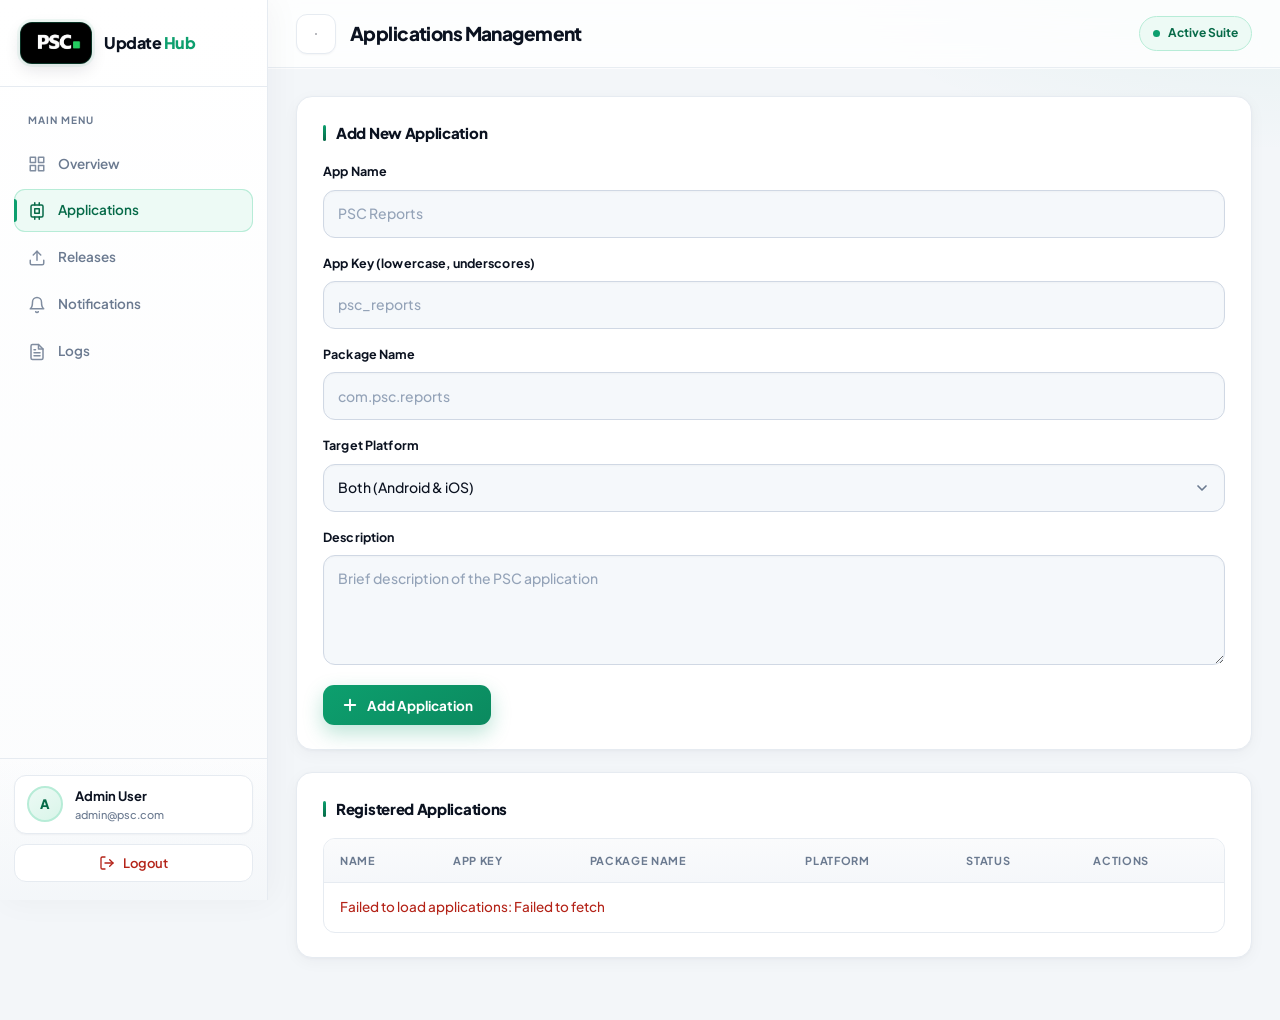
==== commit 09148fa3: "adding application upload" ====
--- a/admin_dashboard/applications.html
+++ b/admin_dashboard/applications.html
@@ -4,7 +4,7 @@
 <meta charset="UTF-8" />
 <meta name="viewport" content="width=device-width, initial-scale=1.0" />
 <title>PSC App Update Manager — Applications</title>
-<link rel="stylesheet" href="css/style.css?v=3" />
+<link rel="stylesheet" href="css/style.css?v=7" />
 </head>
 <body>
   <!-- Sidebar Overlay -->
@@ -155,7 +155,7 @@
   </div>
 
   <script src="js/api.js?v=2"></script>
-  <script src="js/ui.js"></script>
+  <script src="js/ui.js?v=7"></script>
   <script src="js/apps.js"></script>
 </body>
 </html>
--- a/admin_dashboard/css/style.css
+++ b/admin_dashboard/css/style.css
@@ -118,26 +118,44 @@
   align-items: center;
   gap: 12px;
   text-decoration: none;
+  min-width: 0;
 }
 
 .brand-icon {
   display: flex;
-  width: 38px;
-  height: 38px;
+  width: 40px;
+  height: 40px;
   align-items: center;
   justify-content: center;
-  border-radius: var(--radius-sm);
+  border-radius: 12px;
   background: linear-gradient(145deg, var(--primary) 0%, var(--primary-dark) 100%);
   color: #fff;
   box-shadow: var(--shadow-green);
 }
 
+/* Wide PSC mark — round the image itself (not a square crop) */
 .brand-logo {
   display: block;
-  width: 72px;
-  height: 38px;
+  height: 42px;
+  width: auto;
+  max-width: 118px;
   object-fit: contain;
-  object-position: left center;
+  object-position: center;
+  border: 1.5px solid rgba(13, 159, 110, 0.28);
+  border-radius: 12px;
+  background: #0a0a0a;
+  box-shadow:
+    0 6px 16px rgba(15, 23, 42, 0.1),
+    0 0 0 3px rgba(13, 159, 110, 0.06);
+  transition: border-color var(--transition-fast), box-shadow var(--transition-fast), transform var(--transition-fast);
+}
+
+.brand:hover .brand-logo {
+  border-color: var(--primary);
+  box-shadow:
+    0 8px 20px rgba(13, 159, 110, 0.18),
+    0 0 0 4px rgba(13, 159, 110, 0.1);
+  transform: translateY(-1px);
 }
 
 .brand-text {
@@ -354,6 +372,11 @@
   .sidebar-overlay {
     display: none !important;
   }
+
+  /* Hamburger always available on desktop to collapse/expand */
+  .menu-toggle {
+    display: flex;
+  }
 }
 
 .topbar {
@@ -923,7 +946,7 @@
 .form-group {
   display: flex;
   flex-direction: column;
-  gap: 7px;
+  gap: 8px;
 }
 
 label {
@@ -933,55 +956,131 @@
   color: var(--text-heading);
   font-size: 12.5px;
   font-weight: 700;
-}
-
+  letter-spacing: 0.01em;
+}
+
+.form-group input,
+.form-group select,
+.form-group textarea,
 input[type='text'],
 input[type='email'],
 input[type='password'],
 input[type='number'],
 input[type='url'],
+input[type='search'],
 select,
 textarea {
   width: 100%;
-  padding: 11px 14px;
-  border: 1px solid var(--border-strong);
-  border-radius: 11px;
-  background: #fff;
-  color: var(--text-heading);
+  min-height: 48px;
+  padding: 12px 14px;
+  border: 1px solid #d0d8e4 !important;
+  border-radius: 12px !important;
+  background-color: #f5f8fb !important;
+  color: var(--text-heading) !important;
   font-family: inherit;
   font-size: 14px;
-  box-shadow: var(--shadow-sm);
-  transition: border-color var(--transition-fast), box-shadow var(--transition-fast);
+  font-weight: 500;
+  line-height: 1.4;
+  box-shadow: inset 0 1px 2px rgba(15, 23, 42, 0.03);
+  transition:
+    border-color var(--transition-fast),
+    box-shadow var(--transition-fast),
+    background-color var(--transition-fast);
+  appearance: none;
+  -webkit-appearance: none;
+  -moz-appearance: none;
+}
+
+.form-group select,
+select {
+  padding-right: 42px;
+  background-image: url("data:image/svg+xml,%3Csvg xmlns='http://www.w3.org/2000/svg' width='16' height='16' viewBox='0 0 24 24' fill='none' stroke='%236b7a90' stroke-width='2.5' stroke-linecap='round' stroke-linejoin='round'%3E%3Cpolyline points='6 9 12 15 18 9'/%3E%3C/svg%3E") !important;
+  background-repeat: no-repeat !important;
+  background-position: right 14px center !important;
+  background-size: 16px !important;
+  background-color: #f5f8fb !important;
+  cursor: pointer;
+}
+
+.form-group textarea,
+textarea {
+  min-height: 110px;
+  padding-top: 12px;
+  resize: vertical;
+  line-height: 1.55;
 }
 
 input::placeholder,
 textarea::placeholder {
-  color: #95a3b8;
-}
-
+  color: #94a3b8;
+  opacity: 1;
+}
+
+.form-group input:hover,
+.form-group select:hover,
+.form-group textarea:hover,
 input:hover,
 select:hover,
 textarea:hover {
-  border-color: #b8c4d4;
-}
-
+  border-color: #b3c0d1 !important;
+  background-color: #eef3f8 !important;
+}
+
+.form-group input:focus,
+.form-group select:focus,
+.form-group textarea:focus,
 input:focus,
 select:focus,
 textarea:focus {
   outline: none;
-  border-color: var(--border-focus);
-  background: #fff;
-  box-shadow: 0 0 0 4px rgba(13, 159, 110, 0.12);
+  border-color: var(--border-focus) !important;
+  background-color: #ffffff !important;
+  box-shadow:
+    0 0 0 4px rgba(13, 159, 110, 0.14),
+    inset 0 1px 2px rgba(15, 23, 42, 0.02);
+}
+
+/* Kill browser autofill white/square look */
+input:-webkit-autofill,
+input:-webkit-autofill:hover,
+input:-webkit-autofill:focus,
+textarea:-webkit-autofill,
+select:-webkit-autofill {
+  -webkit-text-fill-color: var(--text-heading) !important;
+  caret-color: var(--text-heading);
+  border: 1px solid #d0d8e4 !important;
+  border-radius: 12px !important;
+  box-shadow: 0 0 0 1000px #f5f8fb inset !important;
+  transition: background-color 99999s ease-in-out 0s;
+}
+
+input:disabled,
+select:disabled,
+textarea:disabled {
+  opacity: 0.65;
+  cursor: not-allowed;
+  background-color: #eef2f6 !important;
 }
 
 .checkbox-label {
   display: flex;
   align-items: center;
   gap: 10px;
+  width: fit-content;
+  padding: 10px 12px;
+  border: 1px solid var(--border-color);
+  border-radius: 12px;
+  background: #f5f8fb;
   color: var(--text-heading);
   font-weight: 600;
   cursor: pointer;
   user-select: none;
+  transition: border-color var(--transition-fast), background-color var(--transition-fast);
+}
+
+.checkbox-label:hover {
+  border-color: var(--primary-border);
+  background: var(--primary-light);
 }
 
 input[type='checkbox'] {
@@ -989,6 +1088,11 @@
   height: 17px;
   accent-color: var(--primary);
   cursor: pointer;
+  min-height: auto;
+  border: none !important;
+  border-radius: 4px !important;
+  background: transparent !important;
+  box-shadow: none !important;
 }
 
 button {
@@ -1133,10 +1237,14 @@
   background: var(--border-color);
 }
 
-#edit-release-fields {
+#edit-release-fields:not([hidden]) {
   display: flex;
   flex-direction: column;
   gap: 16px;
+}
+
+#edit-release-fields[hidden] {
+  display: none !important;
 }
 
 #edit-release-fields h3 {
@@ -1219,10 +1327,17 @@
 
 .login-logo {
   display: block;
-  width: 148px;
-  height: 60px;
-  margin: 0 auto 18px;
+  width: auto;
+  height: 64px;
+  max-width: 200px;
+  margin: 0 auto 20px;
   object-fit: contain;
+  border: 1.5px solid rgba(13, 159, 110, 0.3);
+  border-radius: 16px;
+  background: #0a0a0a;
+  box-shadow:
+    0 12px 32px rgba(13, 159, 110, 0.16),
+    0 0 0 4px rgba(13, 159, 110, 0.08);
 }
 
 .login-header h2 {
